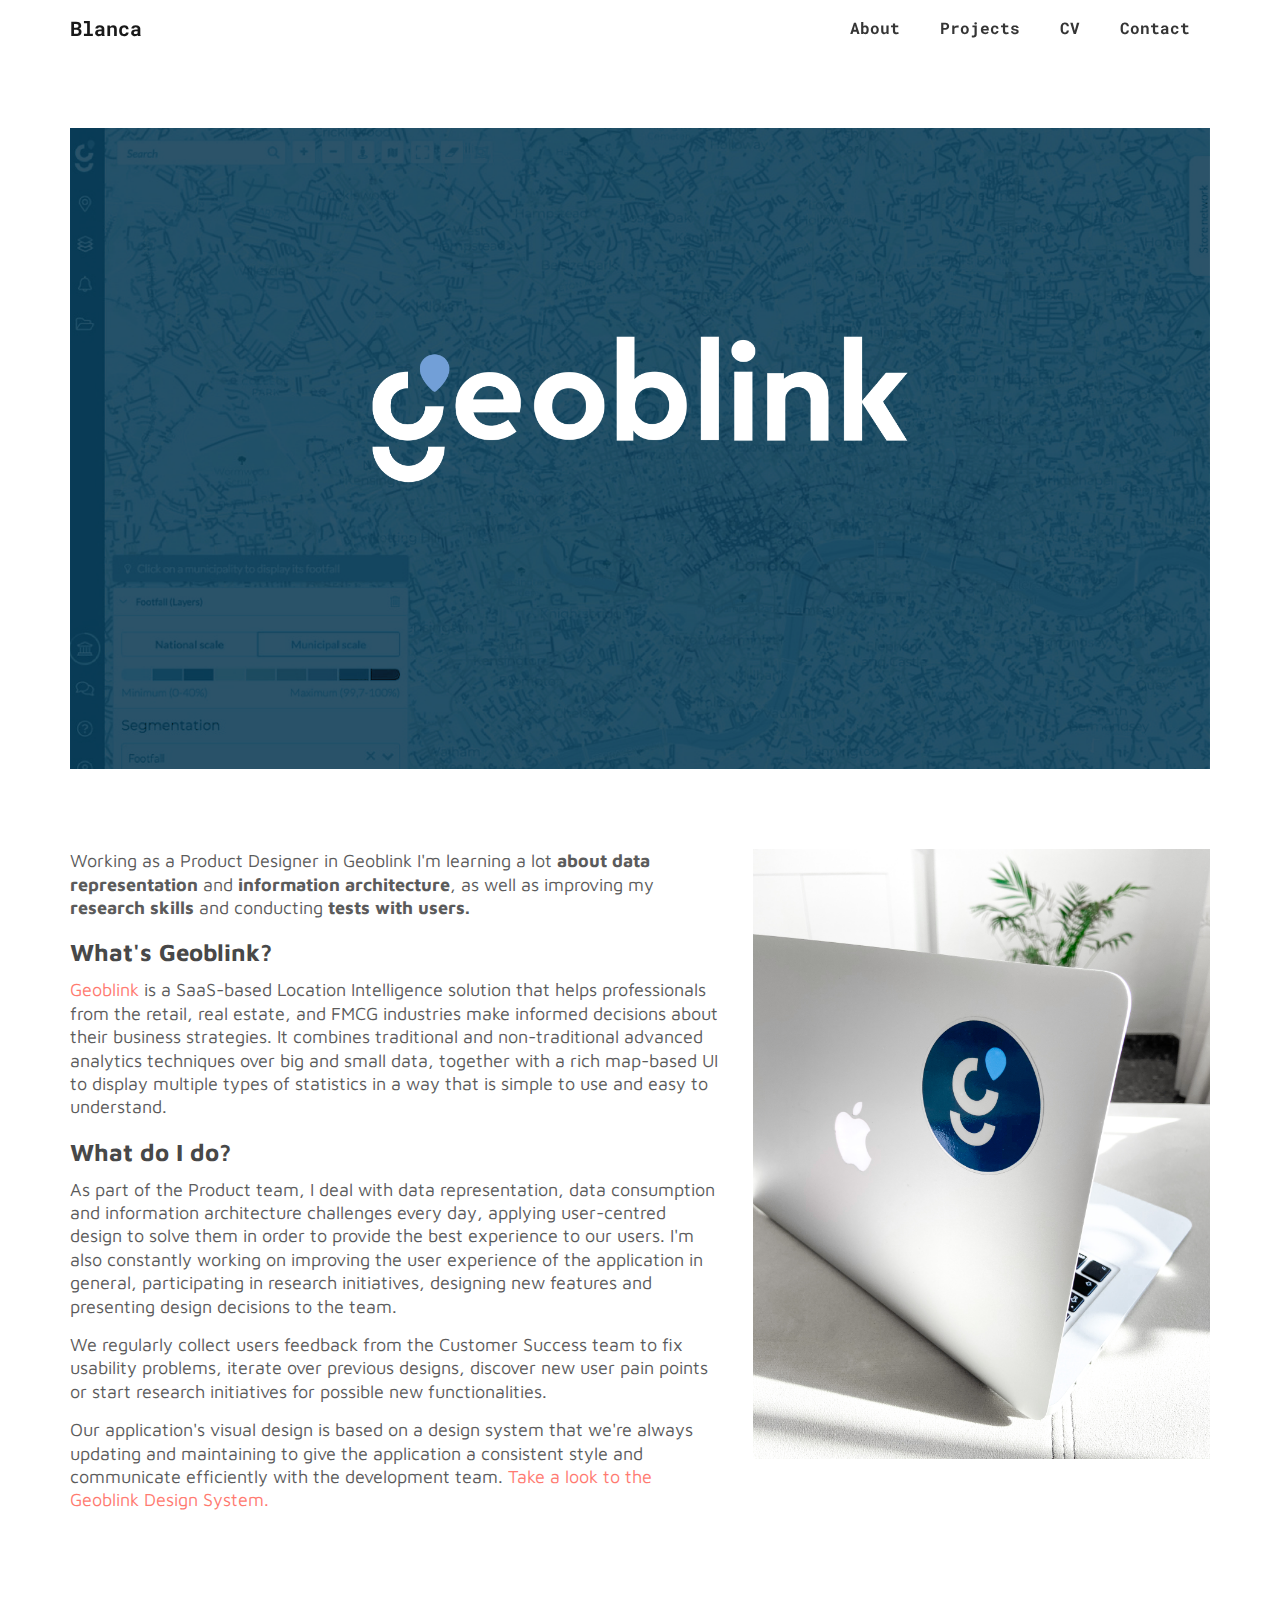
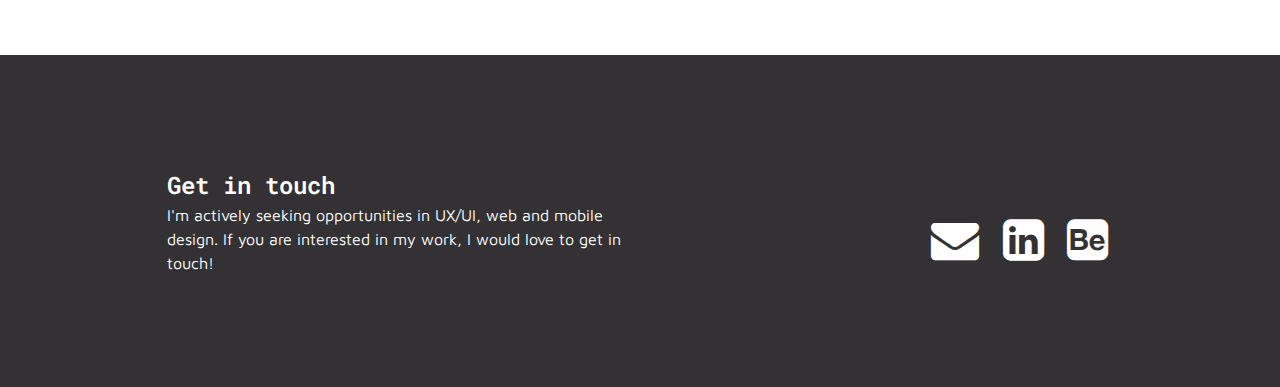
==== geoblink.html @ f2c59c87 "commit 10" ====
<!doctype html>
<html lang="en">
  <head>
    <meta charset="utf-8">
    <meta name="viewport" content="width=device-width, initial-scale=1, shrink-to-fit=no">
    <meta name="description" content="">
    <meta name="author" content="">
    <meta http-equiv="X-UA-Compatible" content="ie=edge">

    <title>Blanca Madorrán</title>

    <link rel="stylesheet" href="css/bootstrap.min.css">
    <link rel="stylesheet" href="css/unicons.css">
    <link rel="stylesheet" href="css/owl.carousel.min.css">
    <link rel="stylesheet" href="css/owl.theme.default.min.css">
    <link href="https://unpkg.com/aos@2.3.1/dist/aos.css" rel="stylesheet">
    <link href="https://fonts.googleapis.com/css?family=Roboto:400,500,700" rel="stylesheet">
    <link href="https://stackpath.bootstrapcdn.com/font-awesome/4.7.0/css/font-awesome.min.css" rel="stylesheet">
    <link rel="stylesheet" href="css/circles.css">
    

    <!-- MAIN STYLE -->
    <link rel="stylesheet" href="css/tooplate-style.css">
    

  </head>
  <body>

    <!-- MENU -->
    <nav class="navbar navbar-expand-sm navbar-light">
        <div class="container">
            <a class="navbar-brand" href="index.html"> Blanca</a>

            <button class="navbar-toggler" type="button" data-toggle="collapse" data-target="#navbarNav" aria-controls="navbarNav" aria-expanded="false"
                aria-label="Toggle navigation">
                <span class="navbar-toggler-icon"></span>
                <span class="navbar-toggler-icon"></span>
                <span class="navbar-toggler-icon"></span>
            </button>

            <div class="collapse navbar-collapse" id="navbarNav">
                <ul class="navbar-nav mx-auto">
                    <li class="nav-item">
                        <a href="index.html#about" class="nav-link"><span data-hover="About">About</span></a>
                    </li>
                    <li class="nav-item">
                        <a href="index.html#project" class="nav-link"><span data-hover="Projects">Projects</span></a>
                    </li>
                    <li class="nav-item">
                        <a href="images/undraw/BlancaMadorránCV2020-English.pdf" class="nav-link"><span data-hover="CV">CV</span></a>
                    </li>
                    <li class="nav-item">
                        <a href="index.html#contact" class="nav-link"><span data-hover="Contact">Contact</span></a>
                    </li>
                </ul>

                <!--<ul class="navbar-nav ml-lg-auto">
                    <div class="ml-lg-4">
                      <div class="color-mode d-lg-flex justify-content-center align-items-center">
                        <i class="color-mode-icon"></i>
                        Color mode
                      </div>
                    </div>
                </ul>-->
            </div>
        </div>
    </nav>

    <!-- ABOUT -->
    <section class="about full-screen d-lg-flex justify-content-center align-items-center">
        <div class="container">






            <div class="row">
                
                <div class="col-lg-12 col-md-12 col-12 d-flex align-items-center">
                    <div>
                      <img src="images/Geoblink-Header.png" class="img-fluid" alt="svg image" style="padding-bottom: 5em">

                      <div class="row">
                      <div class="col-lg-7 col-md-7 col-12">
                      
                        <p>Working as a Product Designer in Geoblink I'm learning a lot <strong>about data representation</strong> and <strong>information architecture</strong>, as well as improving my <strong>research skills</strong> and conducting <strong>tests with users.</strong></p>
                        <h4 class="color-subtitle">What's Geoblink?</h4>
                        <p><a href="https://www.geoblink.com">Geoblink</a> is a SaaS-based Location Intelligence solution that helps professionals from the retail, real estate, and FMCG industries make informed decisions about their business strategies. It combines traditional and non-traditional advanced analytics techniques over big and small data, together with a rich map-based UI to display multiple types of statistics in a way that is simple to use and easy to understand.</p>
                        <h4 class="color-subtitle">What do I do?</h4>
                        <p>As part of the Product team, I deal with data representation, data consumption and information architecture challenges every day, applying user-centred design to solve them in order to provide the best experience to our users. I'm also constantly working on improving the user experience of the application in general, participating in research initiatives, designing new features and presenting design decisions to the team.</p>
                        <p>We regularly collect users feedback from the Customer Success team to fix usability problems, iterate over previous designs, discover new user pain points or start research initiatives for possible new functionalities.</p>
                        <p>Our application's visual design is based on a design system that we're always updating and maintaining to give the application a consistent style and communicate efficiently with the development team. <a href="https://design-system.geoblink.com">Take a look to the Geoblink Design System.</a></p>
                        <p></p>
                        <p></p>
                        <p></p>
                        <p></p>
                      </div>
                      <div class="col-lg-5 col-md-5 col-12">
                        <img src="images/Laptop.JPG" class="img-fluid" alt="svg image" style="">
                      </div>
                      </div>
                        
                    </div>
                </div>
            </div>

            
              
            </div>
          </section>



  



<footer id="footer" class="footer">
      <div class="container" id="contact" style="padding: 7em 7em 7em 7em;">
        <div class="row"><div class="col-lg-3 col-md-4">
          <h2 style="color: white; font-weight: 600">Get in touch </h2>
        </div>
      </div>
      
      <div class="row">
        <div class="col-lg-6 col-md-6">
          <div style="color: white">I'm actively seeking opportunities in UX/UI, web and mobile design. If you are interested in my work, I would love to get in touch!<br>
          </div>
        </div>
   
        <div style=" font-size: 3em; text-align: right;" class="col-lg-6 col-md-6">
          <a class="prjLink" style="color: white; margin: 0.1em" href="mailto:blancamadococa@gmail.com?subject=To%20Blanca%20Madorran" class="email-ver2">
            <i class="fa fa-envelope growMore" aria-hidden="true"></i>
          </a> 
          <a class="prjLink" style="color: white; margin: 0.1em" href="https://www.linkedin.com/in/blancamaco/">
            <i class="fa fa-linkedin-square growMore" aria-hidden="true"></i>
          </a> 
          <a class="prjLink" style="color: white; margin: 0.1em" href="https://www.behance.net/blancamaco">
            <i class="fa fa-behance-square growMore" aria-hidden="true"></i>
          </a>
        </div>
       
      </div>
      </div>
      
          </footer>

    

    <script src="js/jquery-3.3.1.min.js"></script>
    <script src="js/popper.min.js"></script>
    <script src="js/bootstrap.min.js"></script>
    <script src="js/Headroom.js"></script>
    <script src="js/jQuery.headroom.js"></script>
    <script src="js/owl.carousel.min.js"></script>
    <script src="js/smoothscroll.js"></script>
    <script src="js/custom.js"></script>
    <script src="https://unpkg.com/aos@2.3.1/dist/aos.js"></script>
    <script src="js/circle-progress.min.js"></script>
    <script src="js/circles.js"></script>
    <script>
      AOS.init({
        duration: 1000,
        delay: 100
      });
    </script>
    <script type = "text/javascript">
function show() {
    document.getElementById('img1').style.visibility = 'visible';
}
function hide() {
    document.getElementById('img1').style.visibility = 'hidden';
}
</script>

  </body>
</html>
---- css/unicons.css ----
@font-face {
  font-family: 'unicons';
  src: url('../font/unicons.eot?42479262');
  src: url('../font/unicons.eot?42479262#iefix') format('embedded-opentype'),
       url('../font/unicons.woff2?42479262') format('woff2'),
       url('../font/unicons.woff?42479262') format('woff'),
       url('../font/unicons.ttf?42479262') format('truetype'),
       url('../font/unicons.svg?42479262#unicons') format('svg');
  font-weight: normal;
  font-style: normal;
}
/* Chrome hack: SVG is rendered more smooth in Windozze. 100% magic, uncomment if you need it. */
/* Note, that will break hinting! In other OS-es font will be not as sharp as it could be */
/*
@media screen and (-webkit-min-device-pixel-ratio:0) {
  @font-face {
    font-family: 'unicons';
    src: url('../font/unicons.svg?42479262#unicons') format('svg');
  }
}
*/
 
 [class^="uil-"]:before, [class*=" uil-"]:before {
  font-family: "unicons";
  font-style: normal;
  font-weight: normal;
  speak: none;
 
  display: inline-block;
  text-decoration: inherit;
  width: 1em;
  margin-right: .2em;
  text-align: center;
  /* opacity: .8; */
 
  /* For safety - reset parent styles, that can break glyph codes*/
  font-variant: normal;
  text-transform: none;
 
  /* fix buttons height, for twitter bootstrap */
  line-height: 1em;
 
  /* Animation center compensation - margins should be symmetric */
  /* remove if not needed */
  margin-left: .2em;
 
  /* you can be more comfortable with increased icons size */
  /* font-size: 120%; */
 
  /* Font smoothing. That was taken from TWBS */
  -webkit-font-smoothing: antialiased;
  -moz-osx-font-smoothing: grayscale;
 
  /* Uncomment for 3D effect */
  /* text-shadow: 1px 1px 1px rgba(127, 127, 127, 0.3); */
}
 
.uil-abacus:before { content: '\e800'; } /* '' */
.uil-accessible-icon-alt:before { content: '\e801'; } /* '' */
.uil-adjust-alt:before { content: '\e802'; } /* '' */
.uil-adjust-circle:before { content: '\e803'; } /* '' */
.uil-adjust-half:before { content: '\e804'; } /* '' */
.uil-adjust:before { content: '\e805'; } /* '' */
.uil-airplay:before { content: '\e806'; } /* '' */
.uil-align-alt:before { content: '\e807'; } /* '' */
.uil-align-center-alt:before { content: '\e808'; } /* '' */
.uil-align-center-h:before { content: '\e809'; } /* '' */
.uil-align-center-justify:before { content: '\e80a'; } /* '' */
.uil-align-center-v:before { content: '\e80b'; } /* '' */
.uil-align-center:before { content: '\e80c'; } /* '' */
.uil-align-justify:before { content: '\e80d'; } /* '' */
.uil-align-left-justify:before { content: '\e80e'; } /* '' */
.uil-align-left:before { content: '\e80f'; } /* '' */
.uil-align-letter-right:before { content: '\e810'; } /* '' */
.uil-align-right-justify:before { content: '\e811'; } /* '' */
.uil-align-right:before { content: '\e812'; } /* '' */
.uil-align:before { content: '\e813'; } /* '' */
.uil-ambulance:before { content: '\e814'; } /* '' */
.uil-analysis:before { content: '\e815'; } /* '' */
.uil-analytics:before { content: '\e816'; } /* '' */
.uil-anchor:before { content: '\e817'; } /* '' */
.uil-android-phone-slash:before { content: '\e818'; } /* '' */
.uil-angle-double-down:before { content: '\e819'; } /* '' */
.uil-angle-double-left:before { content: '\e81a'; } /* '' */
.uil-angle-double-right:before { content: '\e81b'; } /* '' */
.uil-angle-double-up:before { content: '\e81c'; } /* '' */
.uil-angle-down:before { content: '\e81d'; } /* '' */
.uil-angle-left:before { content: '\e81e'; } /* '' */
.uil-angle-right-b:before { content: '\e81f'; } /* '' */
.uil-angle-right:before { content: '\e820'; } /* '' */
.uil-angle-up:before { content: '\e821'; } /* '' */
.uil-annoyed-alt:before { content: '\e822'; } /* '' */
.uil-annoyed:before { content: '\e823'; } /* '' */
.uil-apps:before { content: '\e824'; } /* '' */
.uil-archive-alt:before { content: '\e825'; } /* '' */
.uil-archive:before { content: '\e826'; } /* '' */
.uil-arrow-break:before { content: '\e827'; } /* '' */
.uil-arrow-circle-down:before { content: '\e828'; } /* '' */
.uil-arrow-circle-left:before { content: '\e829'; } /* '' */
.uil-arrow-circle-right:before { content: '\e82a'; } /* '' */
.uil-arrow-circle-up:before { content: '\e82b'; } /* '' */
.uil-arrow-compress-h:before { content: '\e82c'; } /* '' */
.uil-arrow-down-left:before { content: '\e82d'; } /* '' */
.uil-arrow-down-right:before { content: '\e82e'; } /* '' */
.uil-arrow-down:before { content: '\e82f'; } /* '' */
.uil-arrow-from-right:before { content: '\e830'; } /* '' */
.uil-arrow-from-top:before { content: '\e831'; } /* '' */
.uil-arrow-growth:before { content: '\e832'; } /* '' */
.uil-arrow-left:before { content: '\e833'; } /* '' */
.uil-arrow-random:before { content: '\e834'; } /* '' */
.uil-arrow-resize-diagonal:before { content: '\e835'; } /* '' */
.uil-arrow-right:before { content: '\e836'; } /* '' */
.uil-arrow-to-bottom:before { content: '\e837'; } /* '' */
.uil-arrow-to-right:before { content: '\e838'; } /* '' */
.uil-arrow-up-left:before { content: '\e839'; } /* '' */
.uil-arrow-up-right:before { content: '\e83a'; } /* '' */
.uil-arrow-up:before { content: '\e83b'; } /* '' */
.uil-arrows-h-alt:before { content: '\e83c'; } /* '' */
.uil-arrows-h:before { content: '\e83d'; } /* '' */
.uil-arrows-left-down:before { content: '\e83e'; } /* '' */
.uil-arrows-maximize:before { content: '\e83f'; } /* '' */
.uil-arrows-merge:before { content: '\e840'; } /* '' */
.uil-arrows-resize-h:before { content: '\e841'; } /* '' */
.uil-arrows-resize-v:before { content: '\e842'; } /* '' */
.uil-arrows-resize:before { content: '\e843'; } /* '' */
.uil-arrows-right-down:before { content: '\e844'; } /* '' */
.uil-arrows-shrink-h:before { content: '\e845'; } /* '' */
.uil-arrows-shrink-v:before { content: '\e846'; } /* '' */
.uil-arrows-up-right:before { content: '\e847'; } /* '' */
.uil-arrows-v-alt:before { content: '\e848'; } /* '' */
.uil-arrows-v:before { content: '\e849'; } /* '' */
.uil-at:before { content: '\e84a'; } /* '' */
.uil-atm-card:before { content: '\e84b'; } /* '' */
.uil-atom:before { content: '\e84c'; } /* '' */
.uil-auto-flash:before { content: '\e84d'; } /* '' */
.uil-award-alt:before { content: '\e84e'; } /* '' */
.uil-award:before { content: '\e84f'; } /* '' */
.uil-baby-carriage:before { content: '\e850'; } /* '' */
.uil-backpack:before { content: '\e851'; } /* '' */
.uil-backspace:before { content: '\e852'; } /* '' */
.uil-backward:before { content: '\e853'; } /* '' */
.uil-bag-alt:before { content: '\e854'; } /* '' */
.uil-bag-slash:before { content: '\e855'; } /* '' */
.uil-bag:before { content: '\e856'; } /* '' */
.uil-ball:before { content: '\e857'; } /* '' */
.uil-ban:before { content: '\e858'; } /* '' */
.uil-bars:before { content: '\e859'; } /* '' */
.uil-basketball-hoop:before { content: '\e85a'; } /* '' */
.uil-basketball:before { content: '\e85b'; } /* '' */
.uil-battery-bolt:before { content: '\e85c'; } /* '' */
.uil-battery-empty:before { content: '\e85d'; } /* '' */
.uil-bed-double:before { content: '\e85e'; } /* '' */
.uil-bed:before { content: '\e85f'; } /* '' */
.uil-bell-school:before { content: '\e860'; } /* '' */
.uil-bell-slash:before { content: '\e861'; } /* '' */
.uil-bill:before { content: '\e862'; } /* '' */
.uil-bitcoin-circle:before { content: '\e863'; } /* '' */
.uil-bitcoin:before { content: '\e864'; } /* '' */
.uil-bluetooth-b:before { content: '\e865'; } /* '' */
.uil-bolt-alt:before { content: '\e866'; } /* '' */
.uil-bolt-slash:before { content: '\e867'; } /* '' */
.uil-bolt:before { content: '\e868'; } /* '' */
.uil-book-alt:before { content: '\e869'; } /* '' */
.uil-book-medical:before { content: '\e86a'; } /* '' */
.uil-book-open:before { content: '\e86b'; } /* '' */
.uil-book-reader:before { content: '\e86c'; } /* '' */
.uil-book:before { content: '\e86d'; } /* '' */
.uil-bookmark-full:before { content: '\e86e'; } /* '' */
.uil-bookmark:before { content: '\e86f'; } /* '' */
.uil-books:before { content: '\e870'; } /* '' */
.uil-boombox:before { content: '\e871'; } /* '' */
.uil-border-alt:before { content: '\e872'; } /* '' */
.uil-border-bottom:before { content: '\e873'; } /* '' */
.uil-border-clear:before { content: '\e874'; } /* '' */
.uil-border-horizontal:before { content: '\e875'; } /* '' */
.uil-border-inner:before { content: '\e876'; } /* '' */
.uil-border-left:before { content: '\e877'; } /* '' */
.uil-border-out:before { content: '\e878'; } /* '' */
.uil-border-right:before { content: '\e879'; } /* '' */
.uil-border-top:before { content: '\e87a'; } /* '' */
.uil-border-vertical:before { content: '\e87b'; } /* '' */
.uil-box:before { content: '\e87c'; } /* '' */
.uil-briefcase-alt:before { content: '\e87d'; } /* '' */
.uil-briefcase:before { content: '\e87e'; } /* '' */
.uil-bright:before { content: '\e87f'; } /* '' */
.uil-brightness-empty:before { content: '\e880'; } /* '' */
.uil-brightness-half:before { content: '\e881'; } /* '' */
.uil-brightness-low:before { content: '\e882'; } /* '' */
.uil-brightness-minus:before { content: '\e883'; } /* '' */
.uil-brightness-plus:before { content: '\e884'; } /* '' */
.uil-brightness:before { content: '\e885'; } /* '' */
.uil-bring-bottom:before { content: '\e886'; } /* '' */
.uil-bring-front:before { content: '\e887'; } /* '' */
.uil-brush-alt:before { content: '\e888'; } /* '' */
.uil-bug:before { content: '\e889'; } /* '' */
.uil-building:before { content: '\e88a'; } /* '' */
.uil-bullseye:before { content: '\e88b'; } /* '' */
.uil-bus-alt:before { content: '\e88c'; } /* '' */
.uil-bus-school:before { content: '\e88d'; } /* '' */
.uil-bus:before { content: '\e88e'; } /* '' */
.uil-calcualtor:before { content: '\e88f'; } /* '' */
.uil-calculator-alt:before { content: '\e890'; } /* '' */
.uil-calendar-alt:before { content: '\e891'; } /* '' */
.uil-calendar-slash:before { content: '\e892'; } /* '' */
.uil-calender:before { content: '\e893'; } /* '' */
.uil-calling:before { content: '\e894'; } /* '' */
.uil-camera-plus:before { content: '\e895'; } /* '' */
.uil-camera-slash:before { content: '\e896'; } /* '' */
.uil-camera:before { content: '\e897'; } /* '' */
.uil-cancel:before { content: '\e898'; } /* '' */
.uil-capsule:before { content: '\e899'; } /* '' */
.uil-capture:before { content: '\e89a'; } /* '' */
.uil-car-sideview:before { content: '\e89b'; } /* '' */
.uil-car-slash:before { content: '\e89c'; } /* '' */
.uil-car-wash:before { content: '\e89d'; } /* '' */
.uil-car:before { content: '\e89e'; } /* '' */
.uil-card-atm:before { content: '\e89f'; } /* '' */
.uil-caret-right:before { content: '\e8a0'; } /* '' */
.uil-cart:before { content: '\e8a1'; } /* '' */
.uil-cell:before { content: '\e8a2'; } /* '' */
.uil-celsius:before { content: '\e8a3'; } /* '' */
.uil-chart-bar-alt:before { content: '\e8a4'; } /* '' */
.uil-chart-bar:before { content: '\e8a5'; } /* '' */
.uil-chart-down:before { content: '\e8a6'; } /* '' */
.uil-chart-growth-alt:before { content: '\e8a7'; } /* '' */
.uil-chart-growth:before { content: '\e8a8'; } /* '' */
.uil-chart-line:before { content: '\e8a9'; } /* '' */
.uil-chart-pie-alt:before { content: '\e8aa'; } /* '' */
.uil-chart-pie:before { content: '\e8ab'; } /* '' */
.uil-chart:before { content: '\e8ac'; } /* '' */
.uil-chat-bubble-user:before { content: '\e8ad'; } /* '' */
.uil-chat-info:before { content: '\e8ae'; } /* '' */
.uil-chat:before { content: '\e8af'; } /* '' */
.uil-check-circle:before { content: '\e8b0'; } /* '' */
.uil-check-square:before { content: '\e8b1'; } /* '' */
.uil-check:before { content: '\e8b2'; } /* '' */
.uil-circle-layer:before { content: '\e8b3'; } /* '' */
.uil-circle:before { content: '\e8b4'; } /* '' */
.uil-circuit:before { content: '\e8b5'; } /* '' */
.uil-clapper-board:before { content: '\e8b6'; } /* '' */
.uil-clipboard-alt:before { content: '\e8b7'; } /* '' */
.uil-clipboard-blank:before { content: '\e8b8'; } /* '' */
.uil-clipboard-notes:before { content: '\e8b9'; } /* '' */
.uil-clipboard:before { content: '\e8ba'; } /* '' */
.uil-clock-eight:before { content: '\e8bb'; } /* '' */
.uil-clock-five:before { content: '\e8bc'; } /* '' */
.uil-clock-nine:before { content: '\e8bd'; } /* '' */
.uil-clock-seven:before { content: '\e8be'; } /* '' */
.uil-clock-ten:before { content: '\e8bf'; } /* '' */
.uil-clock-three:before { content: '\e8c0'; } /* '' */
.uil-clock-two:before { content: '\e8c1'; } /* '' */
.uil-clock:before { content: '\e8c2'; } /* '' */
.uil-closed-captioning:before { content: '\e8c3'; } /* '' */
.uil-cloud-block:before { content: '\e8c4'; } /* '' */
.uil-cloud-bookmark:before { content: '\e8c5'; } /* '' */
.uil-cloud-check:before { content: '\e8c6'; } /* '' */
.uil-cloud-computing:before { content: '\e8c7'; } /* '' */
.uil-cloud-data-connection:before { content: '\e8c8'; } /* '' */
.uil-cloud-database-tree:before { content: '\e8c9'; } /* '' */
.uil-cloud-download:before { content: '\e8ca'; } /* '' */
.uil-cloud-drizzle:before { content: '\e8cb'; } /* '' */
.uil-cloud-exclamation:before { content: '\e8cc'; } /* '' */
.uil-cloud-hail:before { content: '\e8cd'; } /* '' */
.uil-cloud-heart:before { content: '\e8ce'; } /* '' */
.uil-cloud-info:before { content: '\e8cf'; } /* '' */
.uil-cloud-lock:before { content: '\e8d0'; } /* '' */
.uil-cloud-meatball:before { content: '\e8d1'; } /* '' */
.uil-cloud-moon-hail:before { content: '\e8d2'; } /* '' */
.uil-cloud-moon-meatball:before { content: '\e8d3'; } /* '' */
.uil-cloud-moon-rain:before { content: '\e8d4'; } /* '' */
.uil-cloud-moon-showers:before { content: '\e8d5'; } /* '' */
.uil-cloud-moon:before { content: '\e8d6'; } /* '' */
.uil-cloud-question:before { content: '\e8d7'; } /* '' */
.uil-cloud-rain-sun:before { content: '\e8d8'; } /* '' */
.uil-cloud-rain:before { content: '\e8d9'; } /* '' */
.uil-cloud-redo:before { content: '\e8da'; } /* '' */
.uil-cloud-set:before { content: '\e8db'; } /* '' */
.uil-cloud-share:before { content: '\e8dc'; } /* '' */
.uil-cloud-shield:before { content: '\e8dd'; } /* '' */
.uil-cloud-showers-alt:before { content: '\e8de'; } /* '' */
.uil-cloud-showers-heavy:before { content: '\e8df'; } /* '' */
.uil-cloud-showers:before { content: '\e8e0'; } /* '' */
.uil-cloud-slash:before { content: '\e8e1'; } /* '' */
.uil-cloud-sun-hail:before { content: '\e8e2'; } /* '' */
.uil-cloud-sun-meatball:before { content: '\e8e3'; } /* '' */
.uil-cloud-sun-rain-alt:before { content: '\e8e4'; } /* '' */
.uil-cloud-sun-rain:before { content: '\e8e5'; } /* '' */
.uil-cloud-sun-tear:before { content: '\e8e6'; } /* '' */
.uil-cloud-sun:before { content: '\e8e7'; } /* '' */
.uil-cloud-times:before { content: '\e8e8'; } /* '' */
.uil-cloud-unlock:before { content: '\e8e9'; } /* '' */
.uil-cloud-upload:before { content: '\e8ea'; } /* '' */
.uil-cloud-wifi:before { content: '\e8eb'; } /* '' */
.uil-cloud-wind:before { content: '\e8ec'; } /* '' */
.uil-cloud:before { content: '\e8ed'; } /* '' */
.uil-clouds:before { content: '\e8ee'; } /* '' */
.uil-club:before { content: '\e8ef'; } /* '' */
.uil-code:before { content: '\e8f0'; } /* '' */
.uil-coffee:before { content: '\e8f1'; } /* '' */
.uil-cog:before { content: '\e8f2'; } /* '' */
.uil-coins:before { content: '\e8f3'; } /* '' */
.uil-columns:before { content: '\e8f4'; } /* '' */
.uil-comment-alt-block:before { content: '\e8f5'; } /* '' */
.uil-comment-alt-chart-lines:before { content: '\e8f6'; } /* '' */
.uil-comment-alt-check:before { content: '\e8f7'; } /* '' */
.uil-comment-alt-dots:before { content: '\e8f8'; } /* '' */
.uil-comment-alt-download:before { content: '\e8f9'; } /* '' */
.uil-comment-alt-edit:before { content: '\e8fa'; } /* '' */
.uil-comment-alt-exclamation:before { content: '\e8fb'; } /* '' */
.uil-comment-alt-heart:before { content: '\e8fc'; } /* '' */
.uil-comment-alt-image:before { content: '\e8fd'; } /* '' */
.uil-comment-alt-info:before { content: '\e8fe'; } /* '' */
.uil-comment-alt-lines:before { content: '\e8ff'; } /* '' */
.uil-comment-alt-lock:before { content: '\e900'; } /* '' */
.uil-comment-alt-medical:before { content: '\e901'; } /* '' */
.uil-comment-alt-message:before { content: '\e902'; } /* '' */
.uil-comment-alt-notes:before { content: '\e903'; } /* '' */
.uil-comment-alt-plus:before { content: '\e904'; } /* '' */
.uil-comment-alt-question:before { content: '\e905'; } /* '' */
.uil-comment-alt-redo:before { content: '\e906'; } /* '' */
.uil-comment-alt-search:before { content: '\e907'; } /* '' */
.uil-comment-alt-share:before { content: '\e908'; } /* '' */
.uil-comment-alt-shield:before { content: '\e909'; } /* '' */
.uil-comment-alt-upload:before { content: '\e90a'; } /* '' */
.uil-comment-alt-verify:before { content: '\e90b'; } /* '' */
.uil-comment-alt:before { content: '\e90c'; } /* '' */
.uil-comment-block:before { content: '\e90d'; } /* '' */
.uil-comment-chart-line:before { content: '\e90e'; } /* '' */
.uil-comment-check:before { content: '\e90f'; } /* '' */
.uil-comment-dots:before { content: '\e910'; } /* '' */
.uil-comment-download:before { content: '\e911'; } /* '' */
.uil-comment-edit:before { content: '\e912'; } /* '' */
.uil-comment-exclamation:before { content: '\e913'; } /* '' */
.uil-comment-heart:before { content: '\e914'; } /* '' */
.uil-comment-image:before { content: '\e915'; } /* '' */
.uil-comment-info-alt:before { content: '\e916'; } /* '' */
.uil-comment-info:before { content: '\e917'; } /* '' */
.uil-comment-lines:before { content: '\e918'; } /* '' */
.uil-comment-lock:before { content: '\e919'; } /* '' */
.uil-comment-medical:before { content: '\e91a'; } /* '' */
.uil-comment-message:before { content: '\e91b'; } /* '' */
.uil-comment-notes:before { content: '\e91c'; } /* '' */
.uil-comment-plus:before { content: '\e91d'; } /* '' */
.uil-comment-question:before { content: '\e91e'; } /* '' */
.uil-comment-redo:before { content: '\e91f'; } /* '' */
.uil-comment-search:before { content: '\e920'; } /* '' */
.uil-comment-share:before { content: '\e921'; } /* '' */
.uil-comment-shield:before { content: '\e922'; } /* '' */
.uil-comment-slash:before { content: '\e923'; } /* '' */
.uil-comment-upload:before { content: '\e924'; } /* '' */
.uil-comment-verify:before { content: '\e925'; } /* '' */
.uil-comment:before { content: '\e926'; } /* '' */
.uil-comments-alt:before { content: '\e927'; } /* '' */
.uil-comments:before { content: '\e928'; } /* '' */
.uil-commnet-alt-slash:before { content: '\e929'; } /* '' */
.uil-compact-disc:before { content: '\e92a'; } /* '' */
.uil-compass:before { content: '\e92b'; } /* '' */
.uil-compress-alt-left:before { content: '\e92c'; } /* '' */
.uil-compress-alt:before { content: '\e92d'; } /* '' */
.uil-compress-arrows:before { content: '\e92e'; } /* '' */
.uil-compress-lines:before { content: '\e92f'; } /* '' */
.uil-compress-point:before { content: '\e930'; } /* '' */
.uil-compress-v:before { content: '\e931'; } /* '' */
.uil-compress:before { content: '\e932'; } /* '' */
.uil-computer-mouse:before { content: '\e933'; } /* '' */
.uil-confused:before { content: '\e934'; } /* '' */
.uil-constructor:before { content: '\e935'; } /* '' */
.uil-copy-alt:before { content: '\e936'; } /* '' */
.uil-copy-landscape:before { content: '\e937'; } /* '' */
.uil-copy:before { content: '\e938'; } /* '' */
.uil-copyright:before { content: '\e939'; } /* '' */
.uil-corner-down-left:before { content: '\e93a'; } /* '' */
.uil-corner-down-right-alt:before { content: '\e93b'; } /* '' */
.uil-corner-down-right:before { content: '\e93c'; } /* '' */
.uil-corner-left-down:before { content: '\e93d'; } /* '' */
.uil-corner-right-down:before { content: '\e93e'; } /* '' */
.uil-corner-up-left-alt:before { content: '\e93f'; } /* '' */
.uil-corner-up-left:before { content: '\e940'; } /* '' */
.uil-corner-up-right-alt:before { content: '\e941'; } /* '' */
.uil-corner-up-right:before { content: '\e942'; } /* '' */
.uil-creative-commons-pd-alt:before { content: '\e943'; } /* '' */
.uil-creative-commons-pd:before { content: '\e944'; } /* '' */
.uil-crockery:before { content: '\e945'; } /* '' */
.uil-crop-alt-rotate-left:before { content: '\e946'; } /* '' */
.uil-crop-alt-rotate-right:before { content: '\e947'; } /* '' */
.uil-crop-alt:before { content: '\e948'; } /* '' */
.uil-crosshair-alt:before { content: '\e949'; } /* '' */
.uil-crosshair:before { content: '\e94a'; } /* '' */
.uil-crosshairs:before { content: '\e94b'; } /* '' */
.uil-cube:before { content: '\e94c'; } /* '' */
.uil-data-sharing:before { content: '\e94d'; } /* '' */
.uil-database-alt:before { content: '\e94e'; } /* '' */
.uil-database:before { content: '\e94f'; } /* '' */
.uil-desert:before { content: '\e950'; } /* '' */
.uil-desktop-alt-slash:before { content: '\e951'; } /* '' */
.uil-desktop-alt:before { content: '\e952'; } /* '' */
.uil-desktop-cloud-alt:before { content: '\e953'; } /* '' */
.uil-desktop-slash:before { content: '\e954'; } /* '' */
.uil-desktop:before { content: '\e955'; } /* '' */
.uil-dialpad-alt:before { content: '\e956'; } /* '' */
.uil-dialpad:before { content: '\e957'; } /* '' */
.uil-diamond:before { content: '\e958'; } /* '' */
.uil-diary-alt:before { content: '\e959'; } /* '' */
.uil-diary:before { content: '\e95a'; } /* '' */
.uil-dice-five:before { content: '\e95b'; } /* '' */
.uil-dice-four:before { content: '\e95c'; } /* '' */
.uil-dice-one:before { content: '\e95d'; } /* '' */
.uil-dice-six:before { content: '\e95e'; } /* '' */
.uil-dice-three:before { content: '\e95f'; } /* '' */
.uil-dice-two:before { content: '\e960'; } /* '' */
.uil-direction:before { content: '\e961'; } /* '' */
.uil-directions:before { content: '\e962'; } /* '' */
.uil-dizzy-meh:before { content: '\e963'; } /* '' */
.uil-dna:before { content: '\e964'; } /* '' */
.uil-document-layout-center:before { content: '\e965'; } /* '' */
.uil-document-layout-left:before { content: '\e966'; } /* '' */
.uil-document-layout-right:before { content: '\e967'; } /* '' */
.uil-document:before { content: '\e968'; } /* '' */
.uil-dollar-alt:before { content: '\e969'; } /* '' */
.uil-dollar-sign-alt:before { content: '\e96a'; } /* '' */
.uil-dollar-sign:before { content: '\e96b'; } /* '' */
.uil-down-arrow:before { content: '\e96c'; } /* '' */
.uil-download-alt:before { content: '\e96d'; } /* '' */
.uil-dribbble:before { content: '\e96e'; } /* '' */
.uil-drill:before { content: '\e96f'; } /* '' */
.uil-dropbox:before { content: '\e970'; } /* '' */
.uil-dumbbell:before { content: '\e971'; } /* '' */
.uil-edit-alt:before { content: '\e972'; } /* '' */
.uil-edit:before { content: '\e973'; } /* '' */
.uil-ellipsis-h:before { content: '\e974'; } /* '' */
.uil-ellipsis-v:before { content: '\e975'; } /* '' */
.uil-emoji:before { content: '\e976'; } /* '' */
.uil-enter:before { content: '\e977'; } /* '' */
.uil-entry:before { content: '\e978'; } /* '' */
.uil-envelope-add:before { content: '\e979'; } /* '' */
.uil-envelope-alt:before { content: '\e97a'; } /* '' */
.uil-envelope-block:before { content: '\e97b'; } /* '' */
.uil-envelope-bookmark:before { content: '\e97c'; } /* '' */
.uil-envelope-check:before { content: '\e97d'; } /* '' */
.uil-envelope-download-alt:before { content: '\e97e'; } /* '' */
.uil-envelope-download:before { content: '\e97f'; } /* '' */
.uil-envelope-edit:before { content: '\e980'; } /* '' */
.uil-envelope-exclamation:before { content: '\e981'; } /* '' */
.uil-envelope-heart:before { content: '\e982'; } /* '' */
.uil-envelope-info:before { content: '\e983'; } /* '' */
.uil-envelope-lock:before { content: '\e984'; } /* '' */
.uil-envelope-minus:before { content: '\e985'; } /* '' */
.uil-envelope-open:before { content: '\e986'; } /* '' */
.uil-envelope-question:before { content: '\e987'; } /* '' */
.uil-envelope-receive:before { content: '\e988'; } /* '' */
.uil-envelope-redo:before { content: '\e989'; } /* '' */
.uil-envelope-search:before { content: '\e98a'; } /* '' */
.uil-envelope-send:before { content: '\e98b'; } /* '' */
.uil-envelope-share:before { content: '\e98c'; } /* '' */
.uil-envelope-shield:before { content: '\e98d'; } /* '' */
.uil-envelope-star:before { content: '\e98e'; } /* '' */
.uil-envelope-times:before { content: '\e98f'; } /* '' */
.uil-envelope-upload-alt:before { content: '\e990'; } /* '' */
.uil-envelope-upload:before { content: '\e991'; } /* '' */
.uil-envelope:before { content: '\e992'; } /* '' */
.uil-envelopes:before { content: '\e993'; } /* '' */
.uil-equal-circle:before { content: '\e994'; } /* '' */
.uil-euro-circle:before { content: '\e995'; } /* '' */
.uil-euro:before { content: '\e996'; } /* '' */
.uil-exchange-alt:before { content: '\e997'; } /* '' */
.uil-exchange:before { content: '\e998'; } /* '' */
.uil-exclamation-circle:before { content: '\e999'; } /* '' */
.uil-exclamation-octagon:before { content: '\e99a'; } /* '' */
.uil-exclamation-triangle:before { content: '\e99b'; } /* '' */
.uil-exclude:before { content: '\e99c'; } /* '' */
.uil-exit:before { content: '\e99d'; } /* '' */
.uil-expand-alt:before { content: '\e99e'; } /* '' */
.uil-expand-arrows-alt:before { content: '\e99f'; } /* '' */
.uil-expand-arrows:before { content: '\e9a0'; } /* '' */
.uil-expand-from-corner:before { content: '\e9a1'; } /* '' */
.uil-expand-left:before { content: '\e9a2'; } /* '' */
.uil-export:before { content: '\e9a3'; } /* '' */
.uil-exposure-alt:before { content: '\e9a4'; } /* '' */
.uil-exposure-increase:before { content: '\e9a5'; } /* '' */
.uil-external-link-alt:before { content: '\e9a6'; } /* '' */
.uil-eye-slash:before { content: '\e9a7'; } /* '' */
.uil-eye:before { content: '\e9a8'; } /* '' */
.uil-facebook:before { content: '\e9a9'; } /* '' */
.uil-fahrenheit:before { content: '\e9aa'; } /* '' */
.uil-fast-mail-alt:before { content: '\e9ab'; } /* '' */
.uil-fast-mail:before { content: '\e9ac'; } /* '' */
.uil-favorite:before { content: '\e9ad'; } /* '' */
.uil-feedback:before { content: '\e9ae'; } /* '' */
.uil-file-alt:before { content: '\e9af'; } /* '' */
.uil-file-blank:before { content: '\e9b0'; } /* '' */
.uil-file-block-alt:before { content: '\e9b1'; } /* '' */
.uil-file-bookmark-alt:before { content: '\e9b2'; } /* '' */
.uil-file-check-alt:before { content: '\e9b3'; } /* '' */
.uil-file-check:before { content: '\e9b4'; } /* '' */
.uil-file-contract-dollar:before { content: '\e9b5'; } /* '' */
.uil-file-copy-alt:before { content: '\e9b6'; } /* '' */
.uil-file-download-alt:before { content: '\e9b7'; } /* '' */
.uil-file-download:before { content: '\e9b8'; } /* '' */
.uil-file-edit-alt:before { content: '\e9b9'; } /* '' */
.uil-file-exclamation-alt:before { content: '\e9ba'; } /* '' */
.uil-file-exclamation:before { content: '\e9bb'; } /* '' */
.uil-file-heart:before { content: '\e9bc'; } /* '' */
.uil-file-info-alt:before { content: '\e9bd'; } /* '' */
.uil-file-landscape-alt:before { content: '\e9be'; } /* '' */
.uil-file-landscape:before { content: '\e9bf'; } /* '' */
.uil-file-lanscape-slash:before { content: '\e9c0'; } /* '' */
.uil-file-lock-alt:before { content: '\e9c1'; } /* '' */
.uil-file-medical-alt:before { content: '\e9c2'; } /* '' */
.uil-file-medical:before { content: '\e9c3'; } /* '' */
.uil-file-minus-alt:before { content: '\e9c4'; } /* '' */
.uil-file-minus:before { content: '\e9c5'; } /* '' */
.uil-file-network:before { content: '\e9c6'; } /* '' */
.uil-file-plus-alt:before { content: '\e9c7'; } /* '' */
.uil-file-plus:before { content: '\e9c8'; } /* '' */
.uil-file-question-alt:before { content: '\e9c9'; } /* '' */
.uil-file-question:before { content: '\e9ca'; } /* '' */
.uil-file-redo-alt:before { content: '\e9cb'; } /* '' */
.uil-file-search-alt:before { content: '\e9cc'; } /* '' */
.uil-file-share-alt:before { content: '\e9cd'; } /* '' */
.uil-file-shield-alt:before { content: '\e9ce'; } /* '' */
.uil-file-slash:before { content: '\e9cf'; } /* '' */
.uil-file-times-alt:before { content: '\e9d0'; } /* '' */
.uil-file-times:before { content: '\e9d1'; } /* '' */
.uil-file-upload-alt:before { content: '\e9d2'; } /* '' */
.uil-file-upload:before { content: '\e9d3'; } /* '' */
.uil-file:before { content: '\e9d4'; } /* '' */
.uil-files-landscapes-alt:before { content: '\e9d5'; } /* '' */
.uil-files-landscapes:before { content: '\e9d6'; } /* '' */
.uil-film:before { content: '\e9d7'; } /* '' */
.uil-filter-slash:before { content: '\e9d8'; } /* '' */
.uil-filter:before { content: '\e9d9'; } /* '' */
.uil-flask-potion:before { content: '\e9da'; } /* '' */
.uil-flask:before { content: '\e9db'; } /* '' */
.uil-flip-h-alt:before { content: '\e9dc'; } /* '' */
.uil-flip-h:before { content: '\e9dd'; } /* '' */
.uil-flip-v-alt:before { content: '\e9de'; } /* '' */
.uil-flip-v:before { content: '\e9df'; } /* '' */
.uil-flower:before { content: '\e9e0'; } /* '' */
.uil-focus-add:before { content: '\e9e1'; } /* '' */
.uil-focus-target:before { content: '\e9e2'; } /* '' */
.uil-focus:before { content: '\e9e3'; } /* '' */
.uil-folder-check:before { content: '\e9e4'; } /* '' */
.uil-folder-download:before { content: '\e9e5'; } /* '' */
.uil-folder-exclamation:before { content: '\e9e6'; } /* '' */
.uil-folder-heart:before { content: '\e9e7'; } /* '' */
.uil-folder-info:before { content: '\e9e8'; } /* '' */
.uil-folder-lock:before { content: '\e9e9'; } /* '' */
.uil-folder-medical:before { content: '\e9ea'; } /* '' */
.uil-folder-minus:before { content: '\e9eb'; } /* '' */
.uil-folder-network:before { content: '\e9ec'; } /* '' */
.uil-folder-plus:before { content: '\e9ed'; } /* '' */
.uil-folder-question:before { content: '\e9ee'; } /* '' */
.uil-folder-slash:before { content: '\e9ef'; } /* '' */
.uil-folder-times:before { content: '\e9f0'; } /* '' */
.uil-folder-upload:before { content: '\e9f1'; } /* '' */
.uil-folder:before { content: '\e9f2'; } /* '' */
.uil-food:before { content: '\e9f3'; } /* '' */
.uil-football-american:before { content: '\e9f4'; } /* '' */
.uil-football-ball:before { content: '\e9f5'; } /* '' */
.uil-football:before { content: '\e9f6'; } /* '' */
.uil-forecastcloud-moon-tear:before { content: '\e9f7'; } /* '' */
.uil-forwaded-call:before { content: '\e9f8'; } /* '' */
.uil-forward:before { content: '\e9f9'; } /* '' */
.uil-frown:before { content: '\e9fa'; } /* '' */
.uil-game-structure:before { content: '\e9fb'; } /* '' */
.uil-game:before { content: '\e9fc'; } /* '' */
.uil-gift:before { content: '\e9fd'; } /* '' */
.uil-glass-martini-alt-slash:before { content: '\e9fe'; } /* '' */
.uil-glass-martini-alt:before { content: '\e9ff'; } /* '' */
.uil-glass-martini:before { content: '\ea00'; } /* '' */
.uil-glass-tea:before { content: '\ea01'; } /* '' */
.uil-glass:before { content: '\ea02'; } /* '' */
.uil-globe:before { content: '\ea03'; } /* '' */
.uil-gold:before { content: '\ea04'; } /* '' */
.uil-google-drive:before { content: '\ea05'; } /* '' */
.uil-graduation-hat:before { content: '\ea06'; } /* '' */
.uil-graph-bar:before { content: '\ea07'; } /* '' */
.uil-grid:before { content: '\ea08'; } /* '' */
.uil-grids:before { content: '\ea09'; } /* '' */
.uil-grin-tongue-wink-alt:before { content: '\ea0a'; } /* '' */
.uil-grin-tongue-wink:before { content: '\ea0b'; } /* '' */
.uil-grin:before { content: '\ea0c'; } /* '' */
.uil-grip-horizontal-line:before { content: '\ea0d'; } /* '' */
.uil-hdd:before { content: '\ea0e'; } /* '' */
.uil-headphones-alt:before { content: '\ea0f'; } /* '' */
.uil-headphones:before { content: '\ea10'; } /* '' */
.uil-heart-alt:before { content: '\ea11'; } /* '' */
.uil-heart-medical:before { content: '\ea12'; } /* '' */
.uil-heart-rate:before { content: '\ea13'; } /* '' */
.uil-heart-sign:before { content: '\ea14'; } /* '' */
.uil-heart:before { content: '\ea15'; } /* '' */
.uil-heartbeat:before { content: '\ea16'; } /* '' */
.uil-history-alt:before { content: '\ea17'; } /* '' */
.uil-history:before { content: '\ea18'; } /* '' */
.uil-home-alt:before { content: '\ea19'; } /* '' */
.uil-home:before { content: '\ea1a'; } /* '' */
.uil-horizontal-align-center:before { content: '\ea1b'; } /* '' */
.uil-horizontal-align-left:before { content: '\ea1c'; } /* '' */
.uil-horizontal-align-right:before { content: '\ea1d'; } /* '' */
.uil-horizontal-distribution-center:before { content: '\ea1e'; } /* '' */
.uil-horizontal-distribution-left:before { content: '\ea1f'; } /* '' */
.uil-horizontal-distribution-right:before { content: '\ea20'; } /* '' */
.uil-hunting:before { content: '\ea21'; } /* '' */
.uil-image-alt-slash:before { content: '\ea22'; } /* '' */
.uil-image-block:before { content: '\ea23'; } /* '' */
.uil-image-broken:before { content: '\ea24'; } /* '' */
.uil-image-check:before { content: '\ea25'; } /* '' */
.uil-image-download:before { content: '\ea26'; } /* '' */
.uil-image-edit:before { content: '\ea27'; } /* '' */
.uil-image-lock:before { content: '\ea28'; } /* '' */
.uil-image-minus:before { content: '\ea29'; } /* '' */
.uil-image-plus:before { content: '\ea2a'; } /* '' */
.uil-image-question:before { content: '\ea2b'; } /* '' */
.uil-image-redo:before { content: '\ea2c'; } /* '' */
.uil-image-resize-landscape:before { content: '\ea2d'; } /* '' */
.uil-image-resize-square:before { content: '\ea2e'; } /* '' */
.uil-image-search:before { content: '\ea2f'; } /* '' */
.uil-image-share:before { content: '\ea30'; } /* '' */
.uil-image-shield:before { content: '\ea31'; } /* '' */
.uil-image-slash:before { content: '\ea32'; } /* '' */
.uil-image-times:before { content: '\ea33'; } /* '' */
.uil-image-upload:before { content: '\ea34'; } /* '' */
.uil-image-v:before { content: '\ea35'; } /* '' */
.uil-image:before { content: '\ea36'; } /* '' */
.uil-images:before { content: '\ea37'; } /* '' */
.uil-incoming-call:before { content: '\ea38'; } /* '' */
.uil-info-circle:before { content: '\ea39'; } /* '' */
.uil-instagram:before { content: '\ea3a'; } /* '' */
.uil-invoice:before { content: '\ea3b'; } /* '' */
.uil-jackhammer:before { content: '\ea3c'; } /* '' */
.uil-kayak:before { content: '\ea3d'; } /* '' */
.uil-key-skeleton-alt:before { content: '\ea3e'; } /* '' */
.uil-key-skeleton:before { content: '\ea3f'; } /* '' */
.uil-keyboard-alt:before { content: '\ea40'; } /* '' */
.uil-keyboard-hide:before { content: '\ea41'; } /* '' */
.uil-keyboard-show:before { content: '\ea42'; } /* '' */
.uil-keyboard:before { content: '\ea43'; } /* '' */
.uil-keyhole-circle:before { content: '\ea44'; } /* '' */
.uil-keyhole-square-full:before { content: '\ea45'; } /* '' */
.uil-keyhole-square:before { content: '\ea46'; } /* '' */
.uil-kid:before { content: '\ea47'; } /* '' */
.uil-label-alt:before { content: '\ea48'; } /* '' */
.uil-label:before { content: '\ea49'; } /* '' */
.uil-lamp:before { content: '\ea4a'; } /* '' */
.uil-laptop-cloud:before { content: '\ea4b'; } /* '' */
.uil-laptop:before { content: '\ea4c'; } /* '' */
.uil-laughing:before { content: '\ea4d'; } /* '' */
.uil-layer-group-slash:before { content: '\ea4e'; } /* '' */
.uil-layer-group:before { content: '\ea4f'; } /* '' */
.uil-layers-alt:before { content: '\ea50'; } /* '' */
.uil-layers-slash:before { content: '\ea51'; } /* '' */
.uil-layers:before { content: '\ea52'; } /* '' */
.uil-left-arrow-from-left:before { content: '\ea53'; } /* '' */
.uil-left-arrow-to-left:before { content: '\ea54'; } /* '' */
.uil-left-indent-alt:before { content: '\ea55'; } /* '' */
.uil-left-indent:before { content: '\ea56'; } /* '' */
.uil-life-ring:before { content: '\ea57'; } /* '' */
.uil-lightbulb-alt:before { content: '\ea58'; } /* '' */
.uil-lightbulb:before { content: '\ea59'; } /* '' */
.uil-line-alt:before { content: '\ea5a'; } /* '' */
.uil-line-spacing:before { content: '\ea5b'; } /* '' */
.uil-link-alt:before { content: '\ea5c'; } /* '' */
.uil-link-broken:before { content: '\ea5d'; } /* '' */
.uil-link-h:before { content: '\ea5e'; } /* '' */
.uil-link:before { content: '\ea5f'; } /* '' */
.uil-list-ui-alt:before { content: '\ea60'; } /* '' */
.uil-list-ul:before { content: '\ea61'; } /* '' */
.uil-location-arrow-alt:before { content: '\ea62'; } /* '' */
.uil-location-arrow:before { content: '\ea63'; } /* '' */
.uil-location-pin-alt:before { content: '\ea64'; } /* '' */
.uil-location-point:before { content: '\ea65'; } /* '' */
.uil-location:before { content: '\ea66'; } /* '' */
.uil-lock-access:before { content: '\ea67'; } /* '' */
.uil-lock-alt:before { content: '\ea68'; } /* '' */
.uil-lock-open-alt:before { content: '\ea69'; } /* '' */
.uil-lock-slash:before { content: '\ea6a'; } /* '' */
.uil-lock:before { content: '\ea6b'; } /* '' */
.uil-mailbox-alt:before { content: '\ea6c'; } /* '' */
.uil-mailbox:before { content: '\ea6d'; } /* '' */
.uil-map-marker-alt:before { content: '\ea6e'; } /* '' */
.uil-map-marker-edit:before { content: '\ea6f'; } /* '' */
.uil-map-marker-info:before { content: '\ea70'; } /* '' */
.uil-map-marker-minus:before { content: '\ea71'; } /* '' */
.uil-map-marker-plus:before { content: '\ea72'; } /* '' */
.uil-map-marker-question:before { content: '\ea73'; } /* '' */
.uil-map-marker-shield:before { content: '\ea74'; } /* '' */
.uil-map-marker-slash:before { content: '\ea75'; } /* '' */
.uil-map-marker:before { content: '\ea76'; } /* '' */
.uil-map-pin-alt:before { content: '\ea77'; } /* '' */
.uil-map-pin:before { content: '\ea78'; } /* '' */
.uil-map:before { content: '\ea79'; } /* '' */
.uil-mars:before { content: '\ea7a'; } /* '' */
.uil-maximize-left:before { content: '\ea7b'; } /* '' */
.uil-medal:before { content: '\ea7c'; } /* '' */
.uil-medical-drip:before { content: '\ea7d'; } /* '' */
.uil-medical-square-full:before { content: '\ea7e'; } /* '' */
.uil-medical-square:before { content: '\ea7f'; } /* '' */
.uil-medical:before { content: '\ea80'; } /* '' */
.uil-medkit:before { content: '\ea81'; } /* '' */
.uil-meeting-board:before { content: '\ea82'; } /* '' */
.uil-meh-alt:before { content: '\ea83'; } /* '' */
.uil-meh-closed-eye:before { content: '\ea84'; } /* '' */
.uil-meh:before { content: '\ea85'; } /* '' */
.uil-message:before { content: '\ea86'; } /* '' */
.uil-microphone-slash:before { content: '\ea87'; } /* '' */
.uil-microphone:before { content: '\ea88'; } /* '' */
.uil-minus-circle:before { content: '\ea89'; } /* '' */
.uil-minus-path:before { content: '\ea8a'; } /* '' */
.uil-minus-square-full:before { content: '\ea8b'; } /* '' */
.uil-minus-square:before { content: '\ea8c'; } /* '' */
.uil-minus:before { content: '\ea8d'; } /* '' */
.uil-missed-call:before { content: '\ea8e'; } /* '' */
.uil-mobey-bill-slash:before { content: '\ea8f'; } /* '' */
.uil-mobile-android-alt:before { content: '\ea90'; } /* '' */
.uil-mobile-android:before { content: '\ea91'; } /* '' */
.uil-mobile-vibrate:before { content: '\ea92'; } /* '' */
.uil-modem:before { content: '\ea93'; } /* '' */
.uil-money-bill-stack:before { content: '\ea94'; } /* '' */
.uil-money-bill:before { content: '\ea95'; } /* '' */
.uil-money-insert:before { content: '\ea96'; } /* '' */
.uil-money-stack:before { content: '\ea97'; } /* '' */
.uil-money-withdraw:before { content: '\ea98'; } /* '' */
.uil-money-withdrawal:before { content: '\ea99'; } /* '' */
.uil-moneybag-alt:before { content: '\ea9a'; } /* '' */
.uil-moneybag:before { content: '\ea9b'; } /* '' */
.uil-monitor-heart-rate:before { content: '\ea9c'; } /* '' */
.uil-monitor:before { content: '\ea9d'; } /* '' */
.uil-moon-eclipse:before { content: '\ea9e'; } /* '' */
.uil-moon:before { content: '\ea9f'; } /* '' */
.uil-moonset:before { content: '\eaa0'; } /* '' */
.uil-mountains-sun:before { content: '\eaa1'; } /* '' */
.uil-mountains:before { content: '\eaa2'; } /* '' */
.uil-mouse-alt:before { content: '\eaa3'; } /* '' */
.uil-mouse:before { content: '\eaa4'; } /* '' */
.uil-multiply:before { content: '\eaa5'; } /* '' */
.uil-music-note:before { content: '\eaa6'; } /* '' */
.uil-music-tune-slash:before { content: '\eaa7'; } /* '' */
.uil-music:before { content: '\eaa8'; } /* '' */
.uil-n-a:before { content: '\eaa9'; } /* '' */
.uil-navigator:before { content: '\eaaa'; } /* '' */
.uil-nerd:before { content: '\eaab'; } /* '' */
.uil-newspaper:before { content: '\eaac'; } /* '' */
.uil-ninja:before { content: '\eaad'; } /* '' */
.uil-no-entry:before { content: '\eaae'; } /* '' */
.uil-notebooks:before { content: '\eaaf'; } /* '' */
.uil-notes:before { content: '\eab0'; } /* '' */
.uil-object-group:before { content: '\eab1'; } /* '' */
.uil-object-ungroup:before { content: '\eab2'; } /* '' */
.uil-octagon:before { content: '\eab3'; } /* '' */
.uil-outgoing-call:before { content: '\eab4'; } /* '' */
.uil-package:before { content: '\eab5'; } /* '' */
.uil-padlock:before { content: '\eab6'; } /* '' */
.uil-paint-tool:before { content: '\eab7'; } /* '' */
.uil-panorama-h-alt:before { content: '\eab8'; } /* '' */
.uil-panorama-h:before { content: '\eab9'; } /* '' */
.uil-panorama-v:before { content: '\eaba'; } /* '' */
.uil-paperclip:before { content: '\eabb'; } /* '' */
.uil-paragraph:before { content: '\eabc'; } /* '' */
.uil-parcel:before { content: '\eabd'; } /* '' */
.uil-parking-square:before { content: '\eabe'; } /* '' */
.uil-pathfinder-unite:before { content: '\eabf'; } /* '' */
.uil-pathfinder:before { content: '\eac0'; } /* '' */
.uil-pause-circle:before { content: '\eac1'; } /* '' */
.uil-pause:before { content: '\eac2'; } /* '' */
.uil-pen:before { content: '\eac3'; } /* '' */
.uil-pentagon:before { content: '\eac4'; } /* '' */
.uil-phone-alt:before { content: '\eac5'; } /* '' */
.uil-phone-pause:before { content: '\eac6'; } /* '' */
.uil-phone-slash:before { content: '\eac7'; } /* '' */
.uil-phone-times:before { content: '\eac8'; } /* '' */
.uil-phone-volume:before { content: '\eac9'; } /* '' */
.uil-phone:before { content: '\eaca'; } /* '' */
.uil-picture:before { content: '\eacb'; } /* '' */
.uil-plane-arrival:before { content: '\eacc'; } /* '' */
.uil-plane-departure:before { content: '\eacd'; } /* '' */
.uil-plane-fly:before { content: '\eace'; } /* '' */
.uil-plane:before { content: '\eacf'; } /* '' */
.uil-play-circle:before { content: '\ead0'; } /* '' */
.uil-play:before { content: '\ead1'; } /* '' */
.uil-plug:before { content: '\ead2'; } /* '' */
.uil-plus-circle:before { content: '\ead3'; } /* '' */
.uil-plus-square:before { content: '\ead4'; } /* '' */
.uil-plus:before { content: '\ead5'; } /* '' */
.uil-podium:before { content: '\ead6'; } /* '' */
.uil-polygon:before { content: '\ead7'; } /* '' */
.uil-post-stamp:before { content: '\ead8'; } /* '' */
.uil-postcard:before { content: '\ead9'; } /* '' */
.uil-pound-circle:before { content: '\eada'; } /* '' */
.uil-pound:before { content: '\eadb'; } /* '' */
.uil-power:before { content: '\eadc'; } /* '' */
.uil-prescription-bottle:before { content: '\eadd'; } /* '' */
.uil-presentation-check:before { content: '\eade'; } /* '' */
.uil-presentation-edit:before { content: '\eadf'; } /* '' */
.uil-presentation-line:before { content: '\eae0'; } /* '' */
.uil-presentation-lines-alt:before { content: '\eae1'; } /* '' */
.uil-presentation-minus:before { content: '\eae2'; } /* '' */
.uil-presentation-play:before { content: '\eae3'; } /* '' */
.uil-presentation-plus:before { content: '\eae4'; } /* '' */
.uil-presentation-times:before { content: '\eae5'; } /* '' */
.uil-presentation:before { content: '\eae6'; } /* '' */
.uil-previous:before { content: '\eae7'; } /* '' */
.uil-pricetag-alt:before { content: '\eae8'; } /* '' */
.uil-print-slash:before { content: '\eae9'; } /* '' */
.uil-print:before { content: '\eaea'; } /* '' */
.uil-processor:before { content: '\eaeb'; } /* '' */
.uil-pump:before { content: '\eaec'; } /* '' */
.uil-puzzle-piece:before { content: '\eaed'; } /* '' */
.uil-question-circle:before { content: '\eaee'; } /* '' */
.uil-rainbow:before { content: '\eaef'; } /* '' */
.uil-raindrops-alt:before { content: '\eaf0'; } /* '' */
.uil-raindrops:before { content: '\eaf1'; } /* '' */
.uil-receipt-alt:before { content: '\eaf2'; } /* '' */
.uil-receipt:before { content: '\eaf3'; } /* '' */
.uil-record-audio:before { content: '\eaf4'; } /* '' */
.uil-redo:before { content: '\eaf5'; } /* '' */
.uil-refresh:before { content: '\eaf6'; } /* '' */
.uil-registered:before { content: '\eaf7'; } /* '' */
.uil-repeat:before { content: '\eaf8'; } /* '' */
.uil-restaurant:before { content: '\eaf9'; } /* '' */
.uil-right-indent-alt:before { content: '\eafa'; } /* '' */
.uil-rope-way:before { content: '\eafb'; } /* '' */
.uil-rotate-360:before { content: '\eafc'; } /* '' */
.uil-rss-alt:before { content: '\eafd'; } /* '' */
.uil-rss-interface:before { content: '\eafe'; } /* '' */
.uil-rss:before { content: '\eaff'; } /* '' */
.uil-ruler-combined:before { content: '\eb00'; } /* '' */
.uil-ruler:before { content: '\eb01'; } /* '' */
.uil-sad-cry:before { content: '\eb02'; } /* '' */
.uil-sad-crying:before { content: '\eb03'; } /* '' */
.uil-sad-dizzy:before { content: '\eb04'; } /* '' */
.uil-sad-squint:before { content: '\eb05'; } /* '' */
.uil-sad:before { content: '\eb06'; } /* '' */
.uil-scaling-left:before { content: '\eb07'; } /* '' */
.uil-scaling-right:before { content: '\eb08'; } /* '' */
.uil-scenery:before { content: '\eb09'; } /* '' */
.uil-schedule:before { content: '\eb0a'; } /* '' */
.uil-science:before { content: '\eb0b'; } /* '' */
.uil-screw:before { content: '\eb0c'; } /* '' */
.uil-scroll-h:before { content: '\eb0d'; } /* '' */
.uil-scroll:before { content: '\eb0e'; } /* '' */
.uil-search-alt:before { content: '\eb0f'; } /* '' */
.uil-search-minus:before { content: '\eb10'; } /* '' */
.uil-search-plus:before { content: '\eb11'; } /* '' */
.uil-search:before { content: '\eb12'; } /* '' */
.uil-server-alt:before { content: '\eb13'; } /* '' */
.uil-server-connection:before { content: '\eb14'; } /* '' */
.uil-server-network-alt:before { content: '\eb15'; } /* '' */
.uil-server-network:before { content: '\eb16'; } /* '' */
.uil-server:before { content: '\eb17'; } /* '' */
.uil-servers:before { content: '\eb18'; } /* '' */
.uil-servicemark:before { content: '\eb19'; } /* '' */
.uil-share-alt:before { content: '\eb1a'; } /* '' */
.uil-shield-check:before { content: '\eb1b'; } /* '' */
.uil-shield-exclamation:before { content: '\eb1c'; } /* '' */
.uil-shield-question:before { content: '\eb1d'; } /* '' */
.uil-shield-slash:before { content: '\eb1e'; } /* '' */
.uil-shield:before { content: '\eb1f'; } /* '' */
.uil-ship:before { content: '\eb20'; } /* '' */
.uil-shop:before { content: '\eb21'; } /* '' */
.uil-shopping-basket:before { content: '\eb22'; } /* '' */
.uil-shopping-cart-alt:before { content: '\eb23'; } /* '' */
.uil-shopping-trolley:before { content: '\eb24'; } /* '' */
.uil-shovel:before { content: '\eb25'; } /* '' */
.uil-shrink:before { content: '\eb26'; } /* '' */
.uil-shuffle:before { content: '\eb27'; } /* '' */
.uil-shutter-alt:before { content: '\eb28'; } /* '' */
.uil-shutter:before { content: '\eb29'; } /* '' */
.uil-sick:before { content: '\eb2a'; } /* '' */
.uil-sign-alt:before { content: '\eb2b'; } /* '' */
.uil-sign-in-alt:before { content: '\eb2c'; } /* '' */
.uil-sign-left:before { content: '\eb2d'; } /* '' */
.uil-sign-out-alt:before { content: '\eb2e'; } /* '' */
.uil-sign-right:before { content: '\eb2f'; } /* '' */
.uil-signal-alt-3:before { content: '\eb30'; } /* '' */
.uil-signal-alt:before { content: '\eb31'; } /* '' */
.uil-signal:before { content: '\eb32'; } /* '' */
.uil-silence:before { content: '\eb33'; } /* '' */
.uil-silent-squint:before { content: '\eb34'; } /* '' */
.uil-sim-card:before { content: '\eb35'; } /* '' */
.uil-sitemap:before { content: '\eb36'; } /* '' */
.uil-skip-forward-alt:before { content: '\eb37'; } /* '' */
.uil-skip-forward-circle:before { content: '\eb38'; } /* '' */
.uil-skip-forward:before { content: '\eb39'; } /* '' */
.uil-sliders-v-alt:before { content: '\eb3a'; } /* '' */
.uil-sliders-v:before { content: '\eb3b'; } /* '' */
.uil-smile-beam:before { content: '\eb3c'; } /* '' */
.uil-smile-dizzy:before { content: '\eb3d'; } /* '' */
.uil-smile-squint-wink-alt:before { content: '\eb3e'; } /* '' */
.uil-smile-squint-wink:before { content: '\eb3f'; } /* '' */
.uil-smile-wink-alt:before { content: '\eb40'; } /* '' */
.uil-smile-wink:before { content: '\eb41'; } /* '' */
.uil-smile:before { content: '\eb42'; } /* '' */
.uil-snow-flake:before { content: '\eb43'; } /* '' */
.uil-snowflake-alt:before { content: '\eb44'; } /* '' */
.uil-snowflake:before { content: '\eb45'; } /* '' */
.uil-sort-amount-down:before { content: '\eb46'; } /* '' */
.uil-sort-amount-up:before { content: '\eb47'; } /* '' */
.uil-sort:before { content: '\eb48'; } /* '' */
.uil-sorting:before { content: '\eb49'; } /* '' */
.uil-space-key:before { content: '\eb4a'; } /* '' */
.uil-spade:before { content: '\eb4b'; } /* '' */
.uil-sperms:before { content: '\eb4c'; } /* '' */
.uil-spin:before { content: '\eb4d'; } /* '' */
.uil-sport:before { content: '\eb4e'; } /* '' */
.uil-square-full:before { content: '\eb4f'; } /* '' */
.uil-square-shape:before { content: '\eb50'; } /* '' */
.uil-square:before { content: '\eb51'; } /* '' */
.uil-squint:before { content: '\eb52'; } /* '' */
.uil-star-half-alt:before { content: '\eb53'; } /* '' */
.uil-star:before { content: '\eb54'; } /* '' */
.uil-step-backward-alt:before { content: '\eb55'; } /* '' */
.uil-step-backward-circle:before { content: '\eb56'; } /* '' */
.uil-step-backward:before { content: '\eb57'; } /* '' */
.uil-step-forward:before { content: '\eb58'; } /* '' */
.uil-stop-circle:before { content: '\eb59'; } /* '' */
.uil-stopwatch-slash:before { content: '\eb5a'; } /* '' */
.uil-stopwatch:before { content: '\eb5b'; } /* '' */
.uil-store-alt:before { content: '\eb5c'; } /* '' */
.uil-store:before { content: '\eb5d'; } /* '' */
.uil-streering:before { content: '\eb5e'; } /* '' */
.uil-stretcher:before { content: '\eb5f'; } /* '' */
.uil-subject:before { content: '\eb60'; } /* '' */
.uil-subway-alt:before { content: '\eb61'; } /* '' */
.uil-subway:before { content: '\eb62'; } /* '' */
.uil-suitcase-alt:before { content: '\eb63'; } /* '' */
.uil-suitcase:before { content: '\eb64'; } /* '' */
.uil-sun:before { content: '\eb65'; } /* '' */
.uil-sunset:before { content: '\eb66'; } /* '' */
.uil-surprise:before { content: '\eb67'; } /* '' */
.uil-swatchbook:before { content: '\eb68'; } /* '' */
.uil-swimmer:before { content: '\eb69'; } /* '' */
.uil-symbol:before { content: '\eb6a'; } /* '' */
.uil-sync-exclamation:before { content: '\eb6b'; } /* '' */
.uil-sync-slash:before { content: '\eb6c'; } /* '' */
.uil-sync:before { content: '\eb6d'; } /* '' */
.uil-syringe:before { content: '\eb6e'; } /* '' */
.uil-table:before { content: '\eb6f'; } /* '' */
.uil-tablet:before { content: '\eb70'; } /* '' */
.uil-tablets:before { content: '\eb71'; } /* '' */
.uil-tachometer-fast:before { content: '\eb72'; } /* '' */
.uil-tag-alt:before { content: '\eb73'; } /* '' */
.uil-tag:before { content: '\eb74'; } /* '' */
.uil-tape:before { content: '\eb75'; } /* '' */
.uil-taxi:before { content: '\eb76'; } /* '' */
.uil-tear:before { content: '\eb77'; } /* '' */
.uil-technology:before { content: '\eb78'; } /* '' */
.uil-telescope:before { content: '\eb79'; } /* '' */
.uil-temperature-empty:before { content: '\eb7a'; } /* '' */
.uil-temperature-half:before { content: '\eb7b'; } /* '' */
.uil-temperature-minus:before { content: '\eb7c'; } /* '' */
.uil-temperature-plus:before { content: '\eb7d'; } /* '' */
.uil-temperature-quarter:before { content: '\eb7e'; } /* '' */
.uil-temperature-three-quarter:before { content: '\eb7f'; } /* '' */
.uil-temperature:before { content: '\eb80'; } /* '' */
.uil-text:before { content: '\eb81'; } /* '' */
.uil-th-large:before { content: '\eb82'; } /* '' */
.uil-th-slash:before { content: '\eb83'; } /* '' */
.uil-th:before { content: '\eb84'; } /* '' */
.uil-thermometer:before { content: '\eb85'; } /* '' */
.uil-thumbs-down:before { content: '\eb86'; } /* '' */
.uil-thumbs-up:before { content: '\eb87'; } /* '' */
.uil-thunderstorm-moon:before { content: '\eb88'; } /* '' */
.uil-thunderstorm-sun:before { content: '\eb89'; } /* '' */
.uil-thunderstorm:before { content: '\eb8a'; } /* '' */
.uil-ticket:before { content: '\eb8b'; } /* '' */
.uil-times-circle:before { content: '\eb8c'; } /* '' */
.uil-times-square:before { content: '\eb8d'; } /* '' */
.uil-times:before { content: '\eb8e'; } /* '' */
.uil-toggle-off:before { content: '\eb8f'; } /* '' */
.uil-toggle-on:before { content: '\eb90'; } /* '' */
.uil-top-arrow-from-top:before { content: '\eb91'; } /* '' */
.uil-top-arrow-to-top:before { content: '\eb92'; } /* '' */
.uil-tornado:before { content: '\eb93'; } /* '' */
.uil-trademark-circle:before { content: '\eb94'; } /* '' */
.uil-trademark:before { content: '\eb95'; } /* '' */
.uil-traffic-barrier:before { content: '\eb96'; } /* '' */
.uil-trash-alt:before { content: '\eb97'; } /* '' */
.uil-trash:before { content: '\eb98'; } /* '' */
.uil-trees:before { content: '\eb99'; } /* '' */
.uil-triangle:before { content: '\eb9a'; } /* '' */
.uil-trophy:before { content: '\eb9b'; } /* '' */
.uil-trowel:before { content: '\eb9c'; } /* '' */
.uil-truck-case:before { content: '\eb9d'; } /* '' */
.uil-truck-loading:before { content: '\eb9e'; } /* '' */
.uil-truck:before { content: '\eb9f'; } /* '' */
.uil-tv-retro-slash:before { content: '\eba0'; } /* '' */
.uil-tv-retro:before { content: '\eba1'; } /* '' */
.uil-umbrella:before { content: '\eba2'; } /* '' */
.uil-unamused:before { content: '\eba3'; } /* '' */
.uil-unlock-alt:before { content: '\eba4'; } /* '' */
.uil-unlock:before { content: '\eba5'; } /* '' */
.uil-upload-alt:before { content: '\eba6'; } /* '' */
.uil-upload:before { content: '\eba7'; } /* '' */
.uil-usd-circle:before { content: '\eba8'; } /* '' */
.uil-usd-square:before { content: '\eba9'; } /* '' */
.uil-user-check:before { content: '\ebaa'; } /* '' */
.uil-user-circle:before { content: '\ebab'; } /* '' */
.uil-user-exclamation:before { content: '\ebac'; } /* '' */
.uil-user-hard-hat:before { content: '\ebad'; } /* '' */
.uil-user-minus:before { content: '\ebae'; } /* '' */
.uil-user-plus:before { content: '\ebaf'; } /* '' */
.uil-user-square:before { content: '\ebb0'; } /* '' */
.uil-user-times:before { content: '\ebb1'; } /* '' */
.uil-user:before { content: '\ebb2'; } /* '' */
.uil-users-alt:before { content: '\ebb3'; } /* '' */
.uil-utensils-alt:before { content: '\ebb4'; } /* '' */
.uil-utensils:before { content: '\ebb5'; } /* '' */
.uil-vector-square-alt:before { content: '\ebb6'; } /* '' */
.uil-vector-square:before { content: '\ebb7'; } /* '' */
.uil-venus:before { content: '\ebb8'; } /* '' */
.uil-vertical-align-bottom:before { content: '\ebb9'; } /* '' */
.uil-vertical-align-center:before { content: '\ebba'; } /* '' */
.uil-vertical-align-top:before { content: '\ebbb'; } /* '' */
.uil-vertical-distribute-bottom:before { content: '\ebbc'; } /* '' */
.uil-vertical-distribution-center:before { content: '\ebbd'; } /* '' */
.uil-vertical-distribution-top:before { content: '\ebbe'; } /* '' */
.uil-video-slash:before { content: '\ebbf'; } /* '' */
.uil-video:before { content: '\ebc0'; } /* '' */
.uil-voicemail-rectangle:before { content: '\ebc1'; } /* '' */
.uil-voicemail:before { content: '\ebc2'; } /* '' */
.uil-volleyball:before { content: '\ebc3'; } /* '' */
.uil-volume-down:before { content: '\ebc4'; } /* '' */
.uil-volume-mute:before { content: '\ebc5'; } /* '' */
.uil-volume-off:before { content: '\ebc6'; } /* '' */
.uil-volume-up:before { content: '\ebc7'; } /* '' */
.uil-volume:before { content: '\ebc8'; } /* '' */
.uil-wall:before { content: '\ebc9'; } /* '' */
.uil-wallet:before { content: '\ebca'; } /* '' */
.uil-watch-alt:before { content: '\ebcb'; } /* '' */
.uil-watch:before { content: '\ebcc'; } /* '' */
.uil-water-drop-slash:before { content: '\ebcd'; } /* '' */
.uil-water-glass:before { content: '\ebce'; } /* '' */
.uil-water:before { content: '\ebcf'; } /* '' */
.uil-web-grid-alt:before { content: '\ebd0'; } /* '' */
.uil-web-grid:before { content: '\ebd1'; } /* '' */
.uil-web-section-alt:before { content: '\ebd2'; } /* '' */
.uil-web-section:before { content: '\ebd3'; } /* '' */
.uil-webcam:before { content: '\ebd4'; } /* '' */
.uil-weight:before { content: '\ebd5'; } /* '' */
.uil-wheel-barrow:before { content: '\ebd6'; } /* '' */
.uil-wheelchair-alt:before { content: '\ebd7'; } /* '' */
.uil-wheelchair:before { content: '\ebd8'; } /* '' */
.uil-wifi-router:before { content: '\ebd9'; } /* '' */
.uil-wifi-slash:before { content: '\ebda'; } /* '' */
.uil-wifi:before { content: '\ebdb'; } /* '' */
.uil-wind:before { content: '\ebdc'; } /* '' */
.uil-window-grid:before { content: '\ebdd'; } /* '' */
.uil-window-maximize:before { content: '\ebde'; } /* '' */
.uil-window-restore:before { content: '\ebdf'; } /* '' */
.uil-window-section:before { content: '\ebe0'; } /* '' */
.uil-window:before { content: '\ebe1'; } /* '' */
.uil-windsock:before { content: '\ebe2'; } /* '' */
.uil-wrench:before { content: '\ebe3'; } /* '' */
.uil-yellow:before { content: '\ebe4'; } /* '' */
.uil-yen-circle:before { content: '\ebe5'; } /* '' */
.uil-yen:before { content: '\ebe6'; } /* '' */
.uil-youtube-alt:before { content: '\ebe7'; } /* '' */
.uil-youtube:before { content: '\ebe8'; } /* '' */
---- css/circles.css ----
body {
    margin: 0;
    padding: 0;
    font-family: 'Roboto', sans-serif;
    font-size: 16px;
}
ul {
    list-style: none;
}
h2 {
    margin: 0;
}
.progressbar-section {
    padding: 100px 0;
}
.container {
    max-width: 1170px;
    margin: 0 auto;
}
.skill-part {
    display: -webkit-box;
    display: -ms-flexbox;
    display: flex;
    -ms-flex-wrap: wrap;
    flex-wrap: wrap;

}
.skill-item {
    -webkit-box-flex: 0;
    -ms-flex: 0 0 21%;
    flex: 0 0 25%;
    max-width: 25%;
    text-align: center;
}
.skill-item h2 {
    font-size: 1.2em;
    transform: translateY(-75px);
}
.sk-name {
    font-weight: 400;
    display: block;
    transform: translateY(-25px);
}

.my-links {
    text-align: center;
margin-top: 100px;
}
.my-links h3 {
    display: inline-block;
    margin: 0 25px;
}
.my-links ul {
    display: inline-block;
    list-style: none;
    margin: 0;
    padding: 0;
}
.my-links ul li {
    display: inline-block;
}
.my-links ul span {
    width: 45px;
    height: 45px;
    line-height: 45px;
    display: inline-block;
    background-color: #000;
    color: #fff;
    font-size: 22px;
}
.my-links ul p {
    margin: 0;
}
---- css/tooplate-style.css ----
/*

Tooplate 2115 Marvel

https://www.tooplate.com/view/2115-marvel

*/


@import url("https://fonts.googleapis.com/css2?family=Roboto+Mono:ital,wght@0,100;0,300;0,400;0,500;0,600;0,700;1,400;1,500;1,600;1,700&display=swap");
@import url("https://fonts.googleapis.com/css?family=Maven+Pro:400,700");
body {
  font-family: "Maven Pro", sans-serif;
  /*font-family: 'Lato';*/
  /*padding-top: 70px;*/
  background-color: white;
}

.full-screen {
  padding: 8rem 0;
}

.small-text {
  color: #5b5b5b;
  font-size: 14px;
  font-weight: bold;
  padding: 8px 16px;
  border-radius: 50px;
  letter-spacing: 0.2px;
}

ul {
  margin: 0;
  padding: 0;
}
ul li {
  list-style: none;
}



a {
  font-weight: normal;
  text-decoration: none !important;
  transition: all 0.4s ease;
  color: rgb(255, 122, 112);
}

a:hover {
  color: rgb(255, 122, 112);
  text-decoration: underline !important;
  animation-name: colors;
  animation-duration: 5s;
  animation-iteration-count: infinite;
}


.navbar-brand .uil {
  font-size: 40px;
}

p {
  font-size: 18px;
  font-weight: 300;
  line-height: 1.3;
  color: #5b5b5b;
  margin-bottom: 15px;
}

h1, h2, h3, h4, h5, h6, {
  /*font-weight: bold;*/
  letter-spacing: -1px;
}

h1 {
  font-family: 'Roboto Mono', monospace;
  font-weight: bold;
  color: #212121;
  font-size: 2.8em;
  margin: 24px 0;
}

h2 {
  font-family: 'Roboto Mono', monospace;
  color: #353535;
  font-size: 1.5em;
  line-height: 1.5;
  font-weight: 300;
}

.color-subtitle{
  font-weight: 700;
}

.h2prj {
  color: #353535;
  font-weight: bold;
  line-height: 1;
  margin-bottom: 0.2em;
  font-size: 2em; 
}

.h2prj:hover{
  color: #000000;
}

h3 {
  color: #484848;
  font-size: 1.5em;
  line-height: 1.3;
  font-weight: 300;
  margin-bottom: 1em;
}

h4 {
  font-size: 1.5em;
  line-height: 1.5;
  color: #484848;
}

/*h3,
b, strong {
  font-weight: bold;
}*/

h5 {
  font-size: 1.2em;
  font-weight: 300 !important;
  line-height: 1.3;
  color: #5b5b5b;
  margin-bottom: 3px;
}

h6 {
  color: #a2a4a6;
  font-weight: 300;
  margin-bottom: 1em;
}

.grow { 
  transition: all .5s ease-in-out; 
}

.grow:hover { 
  transform: scale(1.02); 
}

.growMore { 
  transition: all .5s ease-in-out; 
}

.growMore:hover { 
  transform: scale(1.2); 
}

.prjImg{
  /*width: 506px; 
  height: 415px;*/
}

.prjLink:hover {
  text-decoration: none !important;
}

.behanceBtn{
  font-size: 1.5em;
  color: rgb(255, 122, 112);
  font-weight: bold;
}

/*.behanceBtn:hover{
  animation-name: colors;
  animation-duration: 5s;
  animation-iteration-count: infinite;
}*/

#behanceBtn{
  animation-name: colors;
  animation-duration: 5s;
  animation-iteration-count: infinite;
}

@keyframes colors {

    0% {
      color: rgb(255, 122, 112);
    }
    25% {
      color: rgb(200, 88, 177);
      
    }
    50% {
      color: rgb(251, 216, 31);
    }
    75% {
      color: rgb(24, 210, 193);
    }
    100%{
      color: rgb(255, 122, 112);
    }
  }

.footer{
  background-color: rgb(51, 49, 51);
}

.underline {
  border-bottom: 5px solid #ff7271;
  background: transparent;
  transition:  0.5s;
  animation: myanimation2 18s infinite}

.underline:hover {
  /*background: #ff7271;*/
  border-bottom: 5px solid #ff7271;
  animation: myanimation3 18s infinite}
}

.underline.special{
}

.underline.special:hover{
  color: white;
}

.flower {  
      cursor: url(../images/undraw/flower.png), pointer;
}

.keyboard {  
      cursor: url(../images/undraw/keyboard.png), pointer;
}

.palette {  
      cursor: url(../images/undraw/palette.png), pointer;
}

.custom-btn {
  background: #eee;
  color: #5b5b5b;
  font-weight: bold;
  border-radius: 50px;
  padding: 13px 29px;
  font-size: 14px;
  line-height: normal;
  overflow: hidden;
  transition: all 0.4s ease;
}
.custom-btn:hover {
  color: rgb(255, 122, 112);
}
.custom-btn.custom-btn-bg {
  background: #474559;
  color: #ffffff;
}
.custom-btn.custom-btn-bg:hover {
  background: rgb(255, 122, 112);
  color: #ffffff !important;
}

.animated {
  position: relative;
}

.animated-info {
  display: inline-block;
  vertical-align: top;
  margin-top: 5px;
  min-width: 315px;
  position: relative;
}

.animated-item {
  color: rgb(255, 122, 112);
}

.animated-item {
  font-size: 38px;
  line-height: inherit;
  display: block;
  opacity: 0;
  overflow: hidden;
  position: absolute;
  top: 0;
  right: 0;
  left: 0;
  animation: BottomTotop 6s linear infinite 0s;
}
.animated-item:nth-child(2n+2) {
  animation-delay: 2s;
}
.animated-item:nth-child(3n+3) {
  animation-delay: 4s;
}

@keyframes BottomTotop {
  0% {
    opacity: 0;
  }
  5% {
    opacity: 0;
    transform: translateY(5px);
  }
  10% {
    opacity: 1;
    transform: translateY(0px);
  }
  25% {
    opacity: 1;
    transform: translateY(0px);
  }
  30% {
    opacity: 0;
    transform: translateY(5px);
  }
  80% {
    opacity: 0;
  }
  100% {
    opacity: 0;
  }
}
.navbar {
  position: fixed;
  top: 0;
  right: 0;
  left: 0;
  z-index: 999999;
  will-change: transform;
  transition: transform 200ms linear;
  font-family: 'Roboto Mono', monospace;
}
.navbar[class*="-unpinned"] {
  transform: translate(0, -150%);
}
.navbar[class*="-pinned"] {
  transform: translate(0, 0);
}
.navbar[class*="headroom--not-top"] {
  background: #ffffff;
  border-bottom: 1px solid #f0f0f0;
  padding-top: 0;
  padding-bottom: 0;
}

.navbar-brand {
  font-weight: bold;
}

.navbar-expand-sm .navbar-nav .nav-link {
  padding: 0 20px;
  margin-right: 0 !important;
}

.nav-link {
  font-weight: bold;
  font-size: 16px;
  overflow: hidden;
}
.nav-link span {
  position: relative;
  display: inline-block;
  transition: transform 0.3s;
}
.nav-link span:before {
  position: absolute;
  top: 100%;
  content: attr(data-hover);
  transform: translate3d(0, 0, 0);
}

/*.navbar-light .navbar-nav .nav-link:focus,
.navbar-light .navbar-nav .nav-link:hover {
  color: white;
  font-weight: bold;
}
.navbar-light .navbar-nav .nav-link:focus span,
.navbar-light .navbar-nav .nav-link:hover span {
  color: white;
  
}*/

.navbar-light .navbar-toggler-icon {
  background: none;
}

.navbar-toggler {
  border: 0;
  padding: 0;
  width: 32px;
  height: 32px;
  line-height: 32px;
  outline: none;
  cursor: pointer;
  margin-right: 10px;
}
.navbar-toggler:focus {
  outline: none;
}
.navbar-toggler[aria-expanded="true"] .navbar-toggler-icon:first-child {
  transform: rotate(45deg);
  top: 6px;
}
.navbar-toggler[aria-expanded="true"] .navbar-toggler-icon:nth-child(2) {
  display: none;
}
.navbar-toggler[aria-expanded="true"] .navbar-toggler-icon:last-child {
  transform: rotate(-45deg);
  bottom: 1px;
}
.navbar-toggler .navbar-toggler-icon {
  background: #212121;
  display: block;
  width: 100%;
  height: 2px;
  margin: 5px 0;
  transition: all 0.4s ease;
  position: relative;
}

.copyright-text {
  font-size: 16px;
  font-weight: normal;
  display: block;
}

.color-mode {
  font-weight: bold;
  cursor: pointer;
}

.color-mode-icon {
  position: relative;
  right: 6px;
}
.color-mode-icon:after {
  font-family: 'unicons';
  content: '\ea9f';
  font-size: 30px;
  font-weight: 300;
  font-style: normal;
}
.color-mode-icon.active:after {
  font-family: 'unicons';
  content: '\eb65';
  font-size: 30px;
  color: #ffffff;
}

.dark-mode {
  background: #3a3a51;
}
.dark-mode .navbar-light .navbar-nav .nav-link {
  color: #353535;
  margin-right: 0 !important;
}
.dark-mode .navbar-light .navbar-nav .nav-link:hover {
  color: rgb(255, 122, 112);
  margin-right: 0 !important;
}
.dark-mode .navbar[class*="headroom--not-top"] {
  background: #0c0c0d;
  border-bottom: 1px solid #1f1f1f;
}
.dark-mode .small-text {
  background: #0d0c15;
  color: #ffffff;
}
.dark-mode .feature-card .uil,
.dark-mode .navbar-light .navbar-brand,
.dark-mode h1, .dark-mode h2, .dark-mode h3, .dark-mode h4, .dark-mode h5, .dark-mode h6,
.dark-mode .color-mode {
  color: #ffffff;
}
.dark-mode .owl-carousel .owl-nav button.owl-next,
.dark-mode .owl-carousel .owl-nav button.owl-prev,
.dark-mode .owl-carousel button.owl-dot {
  color: #ffffff;
}

.timeline-wrapper {
  position: relative;
  padding: 22px 0;

}
.timeline-wrapper:last-child:before {
  height: 0;
}
.timeline-wrapper:before {
  content: "";
  background: rgb(51, 49, 51) 7px;
  width: 7px;
  height: 100%;
  position: absolute;
  left: 17px;
}

.timeline-yr {
  background: #FFFFFF;
  border-radius: 100%;
  border: solid rgb(51, 49, 51) 7px;
  position: absolute;
  width: 40px;
  height: 40px;
  line-height: 75px;
  text-align: center;
}
.timeline-yr span {
  color: #000;
  font-size: 16px;
  font-weight: bold;
  display: inline-flex;
  line-height: 75px;
}

.timeline-info {
  display: inline-block;
  vertical-align: top;
  max-width: 70%;
  margin-left: 6em;
}
.timeline-info small {
  color: solid rgb(51, 49, 51) 7px;
  font-size: 16px;
  font-weight: bold;
  display: inline-block;
  vertical-align: middle;
  margin-left: 15px;
}

.owl-carousel .owl-nav span {
  display: none;
}
.owl-carousel .owl-nav .owl-prev:before,
.owl-carousel .owl-nav .owl-next:before {
  background: none;
  padding: 0;
  display: block;
  position: absolute;
  top: 50%;
  transform: translate(0, -50%);
  font-family: 'unicons';
  font-size: 100px;
  line-height: normal;
}
.owl-carousel .owl-nav .owl-prev:before {
  content: '\e833';
  left: -45px;
}
.owl-carousel .owl-nav .owl-next:before {
  content: '\e836';
  right: -45px;
}

.owl-theme .owl-nav [class*=owl-] {
  background: none;
  border-radius: 0;
  margin: 0;
  padding: 0;
  font-size: inherit;
}
.owl-theme .owl-nav [class*=owl-]:hover {
  color: rgb(255, 122, 112);
}
.owl-theme .owl-dots .owl-dot {
  outline: none;
}
.owl-theme .owl-dots .owl-dot span {
  width: 8px;
  height: 8px;
}
.owl-theme .owl-dots .owl-dot.active span, .owl-theme .owl-dots .owl-dot:hover span {
  background: #5b5b5b;
}

.google-map iframe {
  width: 100%;
}

.contact-form {
  position: relative;
}
.contact-form .form-control {
  background: transparent;
  border-radius: 2px;
  outline: none;
  box-shadow: none;
  font-weight: bold;
  margin: 16px 0;
}
.contact-form .form-control:not(textarea) {
  height: 48px;
}
.contact-form .form-control:hover, .contact-form .form-control:focus {
  border-color: rgb(255, 122, 112);
}
.contact-form .submit-btn {
  background: rgb(255, 122, 112);
  border-radius: 50px;
  color: #ffffff;
  font-weight: bold;
  border: 0;
  cursor: pointer;
  transition: all 0.4s ease;
}
.contact-form .submit-btn:hover {
  background: #474559;
}

.contact-info {
  background: #474559;
  border-radius: 0 0 3px 3px;
  position: relative;
  bottom: 8px;
}
.contact-info p, .contact-info a {
  color: #f7f3f3;
}

.social-links .uil {
  color: #f7f3f3;
  font-size: 20px;
  display: block;
  margin: 5px 0;
}
.social-links .uil:hover {
  color: rgb(255, 122, 112);
}

@media (min-width: 1270px) {
  .owl-theme .owl-dots {
    position: relative;
    bottom: 50px;
  }
}
@media (max-width: 991px) {
  .full-screen {
    padding-bottom: 4rem;
  }

  .color-mode {
    display: none;
  }

  .about-image {
    margin-top: 4em;
  }

  .mobile-mt-2,
  .contact-form {
    margin-top: 2em;
  }

  .contact-info {
    padding: 0 2rem;
  }
}
@media (max-width: 767px) {
  h1 {
    font-size: 2.4em;
  }

  h2 {
    font-size: 2em;
  }

  .animated-item {
    font-size: 28px;
  }

  .navbar-collapse {
    background: #ffffff;
    text-align: center;
    padding-bottom: 20px;
  }

  .navbar-expand-sm .navbar-nav .nav-link {
    padding: 3px 20px;
    margin-right: 0 !important;
  }
}
@media (max-width: 580px) {
	.animated-info {
		min-width: 200px;
	}
  .animated-item {
    font-size: 30px;
  }

  .custom-btn-group {
    text-align: center;
  }

  .custom-btn {
    display: block;
    margin: 10px 0;
  }

  .owl-theme .owl-nav {
    display: none;
  }

  .timeline-info small {
    display: block;
    margin: 10px 0 0 0;
  }
}
@media (max-width: 320px) {
  .animated-text {
    margin-top: 0;
  }

  .about-text {
    text-align: center;
  }

  .full-screen {
    padding: 4rem 0;
  }

  .mobile-block {
    display: block;
  }

  .contact-info {
    flex-direction: column;
  }

  .social-links li {
    display: inline-block;
    vertical-align: top;
  }
}

.square {
  width: 10em;
  height: 5em;
}

.square::before {

}

.shadow2 {
  border-radius:10px;

  
}

.shadow2:hover {
  box-shadow: 0 10px 20px rgba(33,33,33,.2), 0 6px 6px rgba(33,33,33,.2);
}

#anim {
  animation-name: photo;
  animation-duration: 6s;
  animation-iteration-count: infinite;
  animation-timing-function: ease;
}

@keyframes photo {
  0% {
    top: 0px;

  }
  50% {
    top: 20px;
  }
  
  
  100% {
    top: 0px;

  }
}





/* window MAC BEGIN */




.window {
  background: #fff;
  /*width: 50vw;*/
  height: auto;
  margin: auto;
  margin-top: 12.5vh;
  margin-bottom: 12.5vh;
  /*border: 1px solid #acacac;*/
  border-radius: 6px;
  box-shadow: 0px 0px 20px #acacac;
}

.titlebar {
  background:  #d5d5d5;
  border-radius: 5px 5px 0px 0px;
  color: #4d494d;
  font-size: 11pt;
  line-height: 30px;
  text-align: center;
  width: 100%;
  height: 30px;
  
  
}

.buttons {
  padding-left: 8px;
  padding-top: 7px;
  float: left;
  line-height: 0px;
}



.closed {
  background: #ff5c5c;
  font-size: 9pt;
  line-height: 11px;
  margin-left: 6px;
  width: 15px;
  height: 15px;
  border-radius: 50%;
  display: inline-block;
}


.closedbutton {
  color: #820005;
  visibility: hidden;
  cursor: default;
}

.minimize {
  background: #ffbd4c;
  font-size: 9pt;
  line-height: 11px;
  margin-left: 6px;
  width: 15px;
  height: 15px;
  border-radius: 50%;
  display: inline-block;
}



.minimizebutton {
  color: #9a5518;
  visibility: hidden;
  cursor: default;
}

.zoom {
  background: #00ca56;
  font-size: 9pt;
  line-height: 11px;
  margin-left: 6px;
  width: 15px;
  height: 15px;
  border-radius: 50%;
  display: inline-block;
}



.zoombutton {
  color: #006519;
  visibility: hidden;
  cursor: default;
}

.content {
  padding: 20px 20px 50px 45px; 
}

/* window END */

/* content BEGIN */

h3 {
  margin-top: 0px;
}

/* content END */


/* Colors background */
.colors{
  width:100%;
  height:100vh;
  color:black;
  /*opacity: 0.3;*/
  font-weight:bold;
  animation: myanimation 18s infinite;
}

@keyframes myanimation {
  0% {background-color: #ff00004f;}
  25%{background-color: #ffff0038;}
  50%{background-color:#00800045;}
  75%{background-color:#0000ff3b;}
  100% {background-color: #ff00004f;}
}

@keyframes myanimation2 {
  0% {border-color: #ff00004f;}
  25%{border-color: #ffff0038;}
  50%{border-color:#00800045;}
  75%{border-color:#0000ff3b;}
  100% {border-color: #ff00004f;}
}

@keyframes myanimation3 {
  0% {border-color: #ff00004f;}
  25%{border-color: #ffff0038;}
  50%{border-color:#00800045;}
  75%{border-color:#0000ff3b;}
  100% {border-color: #ff00004f;}
}
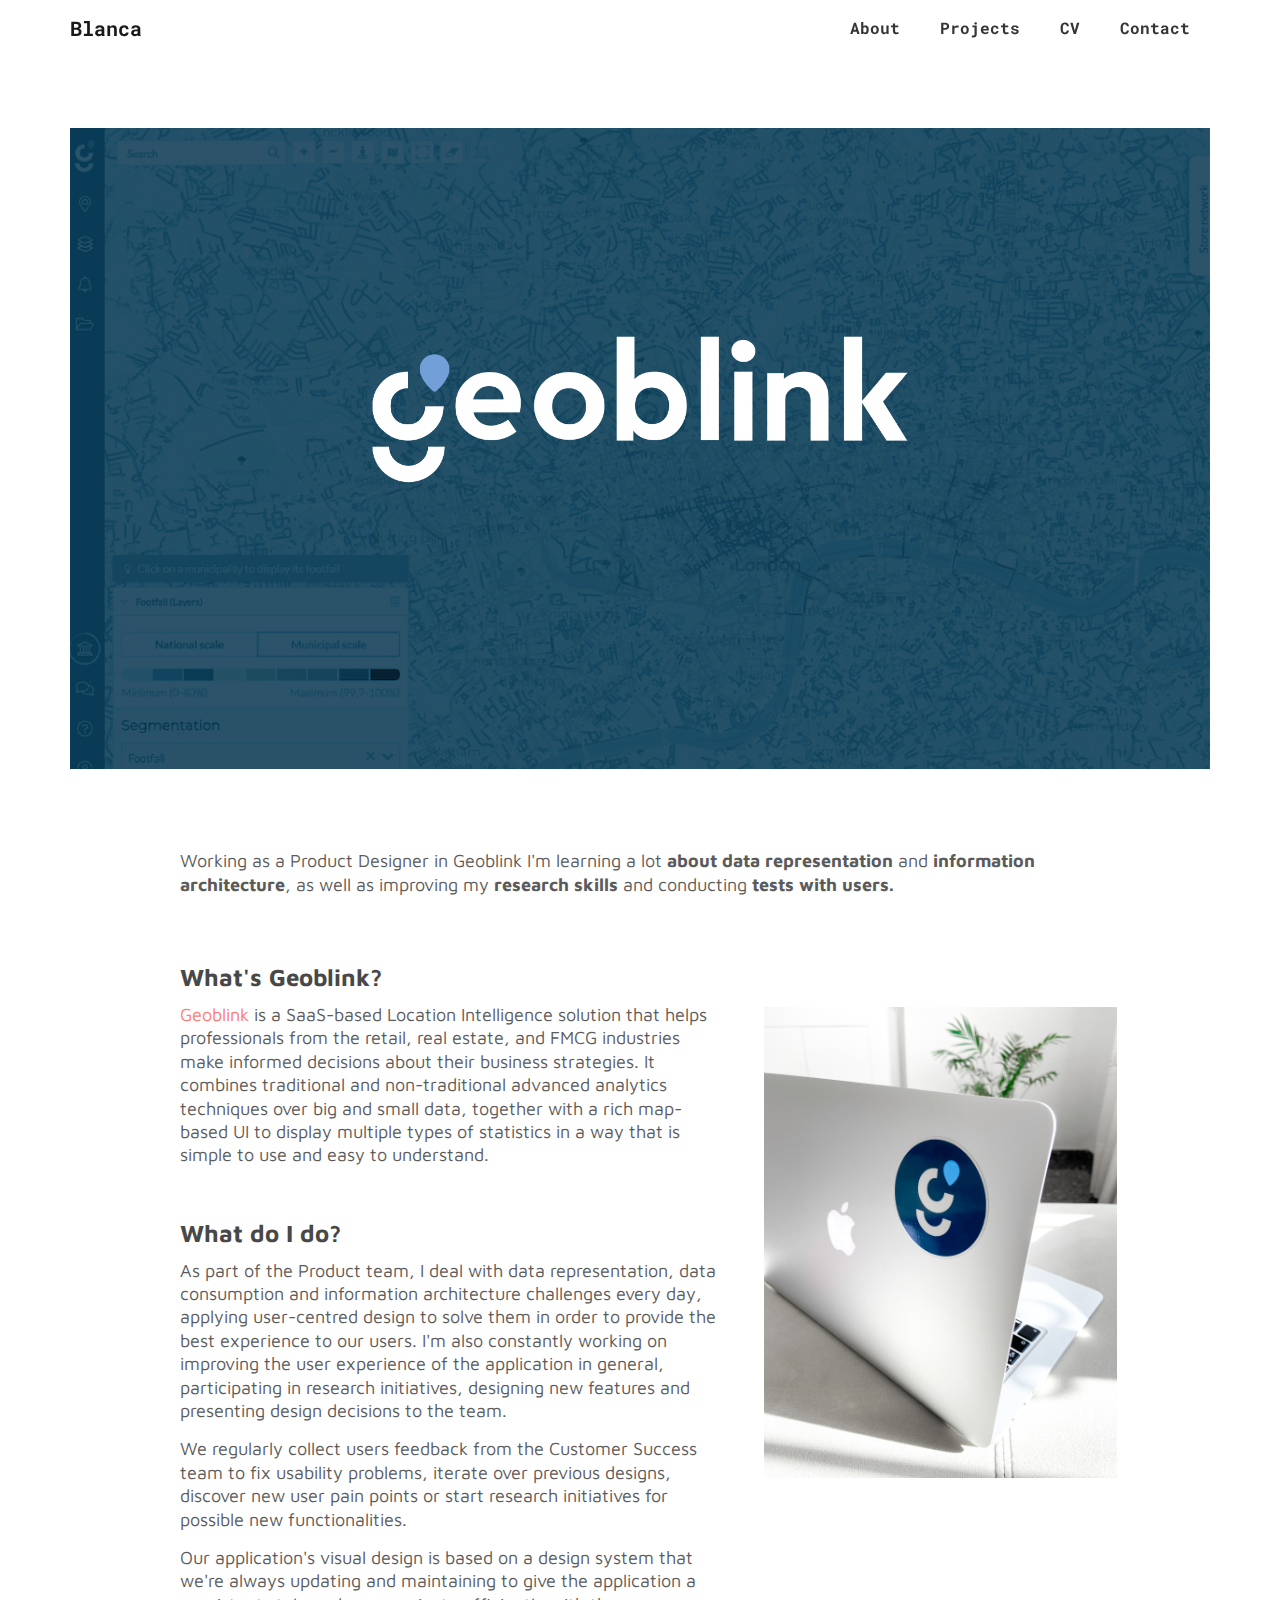
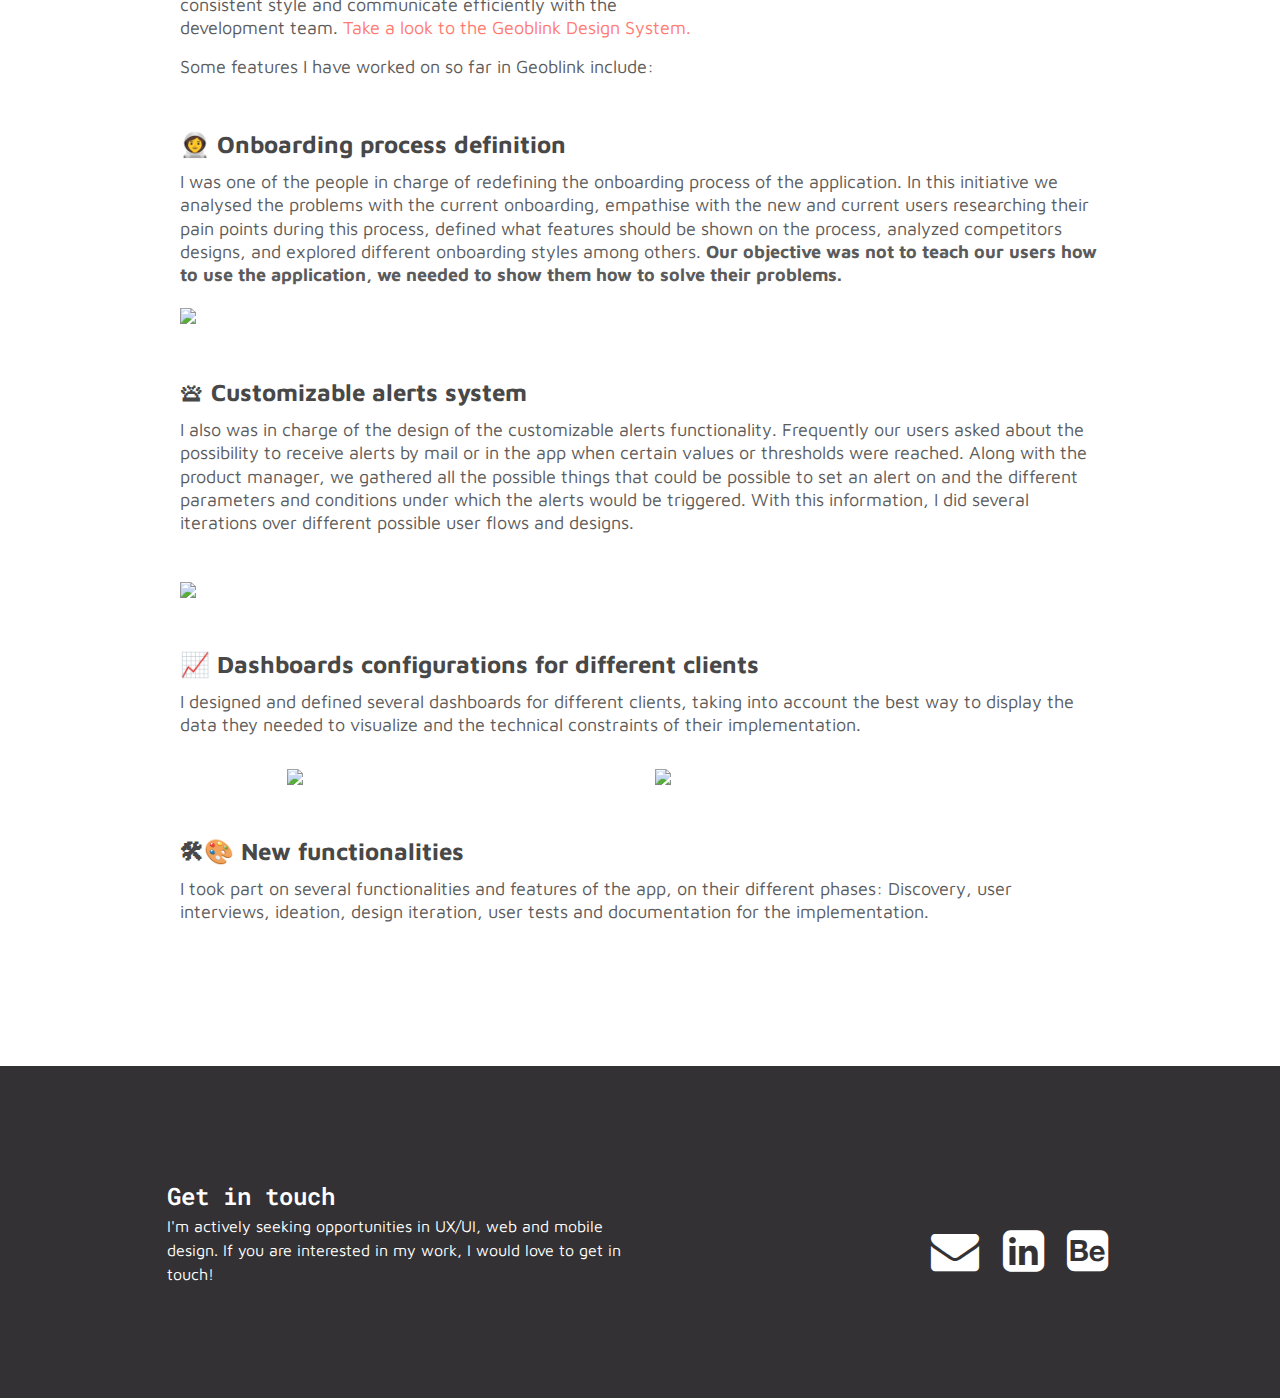
==== commit 2c0d6460: "commit 15" ====
--- a/geoblink.html
+++ b/geoblink.html
@@ -81,25 +81,119 @@
                     <div>
                       <img src="images/Geoblink-Header.png" class="img-fluid" alt="svg image" style="padding-bottom: 5em">
 
-                      <div class="row">
-                      <div class="col-lg-7 col-md-7 col-12">
+                      <div class="row col-lg-10 col-md-10 col-10" style="margin: auto">
+                        <p>Working as a Product Designer in Geoblink I'm learning a lot <strong>about data representation</strong> and <strong>information architecture</strong>, as well as improving my <strong>research skills</strong> and conducting <strong>tests with users.</strong></p>
+                      <div class="col-lg-7 col-md-7 col-12" style="padding: 0em">
                       
-                        <p>Working as a Product Designer in Geoblink I'm learning a lot <strong>about data representation</strong> and <strong>information architecture</strong>, as well as improving my <strong>research skills</strong> and conducting <strong>tests with users.</strong></p>
+                        
                         <h4 class="color-subtitle">What's Geoblink?</h4>
                         <p><a href="https://www.geoblink.com">Geoblink</a> is a SaaS-based Location Intelligence solution that helps professionals from the retail, real estate, and FMCG industries make informed decisions about their business strategies. It combines traditional and non-traditional advanced analytics techniques over big and small data, together with a rich map-based UI to display multiple types of statistics in a way that is simple to use and easy to understand.</p>
                         <h4 class="color-subtitle">What do I do?</h4>
                         <p>As part of the Product team, I deal with data representation, data consumption and information architecture challenges every day, applying user-centred design to solve them in order to provide the best experience to our users. I'm also constantly working on improving the user experience of the application in general, participating in research initiatives, designing new features and presenting design decisions to the team.</p>
                         <p>We regularly collect users feedback from the Customer Success team to fix usability problems, iterate over previous designs, discover new user pain points or start research initiatives for possible new functionalities.</p>
                         <p>Our application's visual design is based on a design system that we're always updating and maintaining to give the application a consistent style and communicate efficiently with the development team. <a href="https://design-system.geoblink.com">Take a look to the Geoblink Design System.</a></p>
-                        <p></p>
-                        <p></p>
-                        <p></p>
-                        <p></p>
-                      </div>
+                      
+                      </div>
+                  
                       <div class="col-lg-5 col-md-5 col-12">
-                        <img src="images/Laptop.JPG" class="img-fluid" alt="svg image" style="">
-                      </div>
-                      </div>
+                        <img src="images/Laptop.JPG" class="img-fluid" alt="svg image" style="margin-top: 6em; margin-left: 2em">
+                      </div>
+                      <div>
+                          <p>Some features I have worked on so far in Geoblink include: </p>
+
+                          <h4 class="color-subtitle">
+                            👩‍🚀 Onboarding process definition
+                          </h4>
+                          <p>
+                            I was one of the people in charge of redefining the onboarding process of the application. In this initiative we analysed the problems with the current onboarding, empathise with the new and current users researching their pain points during this process, defined what features should be shown on the process, analyzed competitors designs, and explored different onboarding styles among others. <strong>Our objective was not to teach our users how to use the application, we needed to show them how to solve their problems.</strong>
+                          </p>
+                          <img src="images/geoblink/OnboardingWireframes.png" style=" width: 100%; h; height: auto;">
+
+                          <h4 class="color-subtitle">
+                            🛎 Customizable alerts system
+                          </h4>
+                          <p>
+                            I also was in charge of the design of the customizable alerts functionality. Frequently our users asked about the possibility to receive alerts by mail or in the app when certain values or thresholds were reached. Along with the product manager, we gathered all the possible things that could be possible to set an alert on and the different parameters and conditions under which the alerts would be triggered. With this information, I did several iterations over different possible user flows and designs. 
+                          </p>
+                          <img src="images/geoblink/alerts.png" style=" margin-top: 2em; width: 100%; h; height: auto;">
+
+                          <h4 class="color-subtitle">
+                            📈 Dashboards configurations for different clients
+                          </h4>
+                          <p>
+                            I designed and defined several dashboards for different clients, taking into account the best way to display the data they needed to visualize and the technical constraints of their implementation.
+                          </p>
+                          <div class="row col-lg-10" style="margin: auto; margin-top: 2em">
+                            <img class="col-lg-6" src="images/geoblink/dashboard.png" style=" width: 100%;  height: auto;">
+                            <img class="col-lg-6"  src="images/geoblink/dashboard2.png" style=" width: 100%; height: auto;">
+                          </div>
+                          
+
+                          <h4 class="color-subtitle">
+                            🛠🎨 New functionalities
+                          </h4>
+                          <p>
+                            I took part on several functionalities and features of the app, on their different phases: Discovery, user interviews, ideation, design iteration, user tests and documentation for the implementation.
+                          </p>
+                        </div>
+
+                          <!-- Customizable alerts system flow, an <a href="#onboarding">onboarding process</a>, dashboards configurations for different clients and design of new functionalities for the application. -->
+
+                      </div>
+                    <!-- <section>
+                      <div class="col-lg-10 col-md-10 col-10" style="margin: auto">
+                        <h1 class="color-subtitle" id="onboarding">👩‍🚀 Onboarding</h1>
+                        <p>We were restructuring the content of our product, making it more compact so that it is easier to find the functionalities that interest each user. </p>
+                          <p>Along with this improvement, we had to redesign the onboarding process in the application, taking into account both first-time users and experienced users, who would have to adapt to this new distribution.</p>
+                          <h4 class="color-subtitle">Problem</h4>
+                          <div class="row" style="margin-bottom: 3em;">
+                          <div class="col-lg-8 col-md-8">
+                            <p>The current onboarding only consisted of a few modals that described the main functionalities of the app, things that anyone could read on the webpage and didn't help the user on his tasks.</p>
+                          <p>Our users come to Geoblink to visualise data that is useful for the analysis they do at their job. Our product has a large amount of different data, ways of visualising it and kinds of analyses, what causes that sometimes the users don't know what's the data they need and where to find it.</p>
+                          <h3><i>Our objective shouldn't be teaching our users how to use our product, we needed to teach them how to solve their problems with our product.</i></h3>
+                          <p>One of the challenges of the onboarding is to guide them to the data they need and show them how Geoblink can help them to achieve their goals. They need to be successful in their tasks, so they can see the value Geoblink can offer them.</p>
+                          </div>
+                          <div class="col-lg-4 col-md-4"> 
+                            <img src="images/geoblink/Onboarding1.PNG" class="img-fluid" alt="svg image" style="">
+                            <img src="images/geoblink/Onboarding2.PNG" class="img-fluid" alt="svg image" style="">
+                          </div>
+
+                          </div>
+                          
+                          
+                          <h4 class="color-subtitle">What functionalities should we include on the onboarding tour? What steps should it have?</h4>
+                        <p>Our product is really complex, and we want to avoid to overwhelm them with big amounts of new information. We had to get them to see the value with the minimal effort, not telling them about all the functionalities Geoblink has, but <strong>why</strong> a few of them can be useful. A way to reduce the burden and don't scare the user is to split the onboarding up into small steps. Through the steps we could present a problem or a question and what steps could they take to solve it with Geoblink. Thanks to that, they are not just absorbing information but solving a real problem.</p>
+                        <h4 class="color-subtitle">Kinds of users</h4>
+                        <p>We have three main kinds of users: Expansion, Marketing and Store network optimisation.</p>
+                        <p> They have three different kinds of needs and ways to use our product, so a standard onboarding couldn't be useful for any of them. We concluded we should create three different kinds of onboarding depending on what problem each kind of user is trying to solve, and show them the functionalities they need to solve it. We have to motivate them to take the actions and use functionalities that will help them, <strong>focussing on the why should they use them, not on the how.</strong></p>
+                        <h4 class="color-subtitle">Empathising with current users</h4>
+                        <p>We could not forget about our current users, the ones that have been using the product for a long time. We were worried that one they log into the product and see that everything had changed and nothing was where they were used to. They would be confused with the changes in the structure, so they would also have to take an onboarding tour. To analyse how the changes could affect to the current use they do of our product, we created an Affinity Diagram to discover possible friction, pain points and opportunities.</p>
+                        
+                        <img src="images/geoblink/AD.PNG" style="max-width: 100%; height: auto; margin-top: 2em; margin-bottom: 2em" >
+                        
+                        
+                        <p>We created a user journey to better visualise the behaviour and the feelings of these users if one they log into our product and see everything has changed. From it, we could find out some pain points which we should focus to solve through the onboarding to reduce the frustration and help them.</p>
+
+                        <img src="images/geoblink/UserFlow.JPG" style="max-width: 100%; height: auto; margin-top: 2em; margin-bottom: 2em" >
+
+                        <h4 class="color-subtitle">Inspiration</h4>
+                        <p>We explored different ways other applications made the onboarding process to get some inspiration and see if we could incorporate some of them on our onboarding. As a result of this research, I explored different ways in which we could carry out onboarding.<p>
+                        <div class="row">
+                          <div class="col-lg-6 col-md-6" style="padding: 2em 2em 2em 2em; background-color: rgb(238, 236, 255)">
+                            <p><strong>1. Tour on a modal, selecting between three kinds of profiles: Expansion user, marketing user or network optimisation user.</strong> </p>
+                            <p>Present a problem to solve depending on the profile. Steps with illustrations and gifs showing the different features to solve them.</p>
+                          </div>
+                          <div class="col-lg-6 col-md-6" style="padding: 2em 2em 2em 2em;background-color: rgb(255, 234, 232)">
+                            <p><strong>2. Tooltips/cards/hotspots tour. </strong></p>
+                              <p>After selecting the user profile, we will guide them through the application with tooltips/cards indicating where should they click and why, explaining step by step the user flow they need to follow to solve a problem</p>
+                          </div>
+                        </div>
+                        
+                          <img src="images/geoblink/OnboardingWireframes.png" style=" width: 100%; height: auto;">
+                          <p>The development of the onboarding process feature has not been finished yet</p>
+                        
+                      </div>
+                      </section> -->
                         
                     </div>
                 </div>
--- a/css/tooplate-style.css
+++ b/css/tooplate-style.css
@@ -90,6 +90,7 @@
 
 .color-subtitle{
   font-weight: 700;
+  margin-top: 2em;
 }
 
 .h2prj {
@@ -163,7 +164,7 @@
 }
 
 .behanceBtn{
-  font-size: 1.5em;
+  font-size: 1em;
   color: rgb(255, 122, 112);
   font-weight: bold;
 }
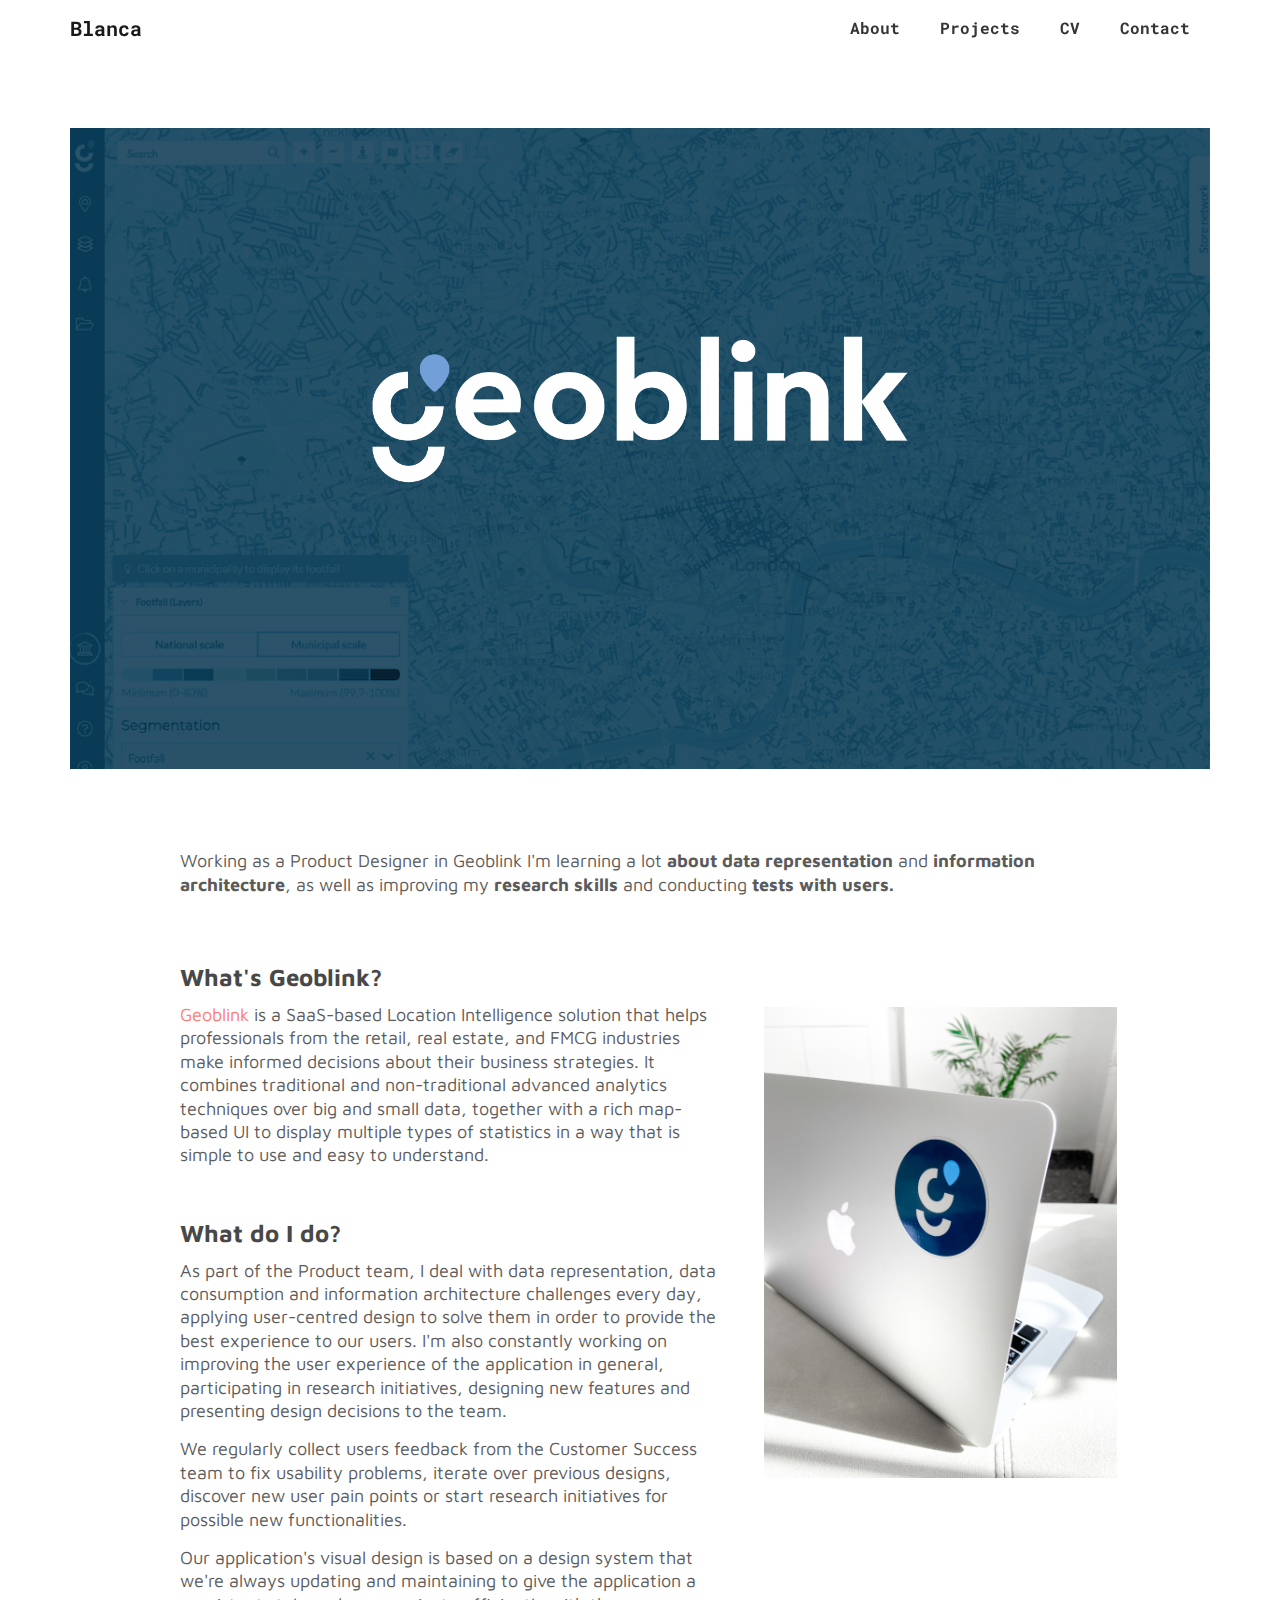
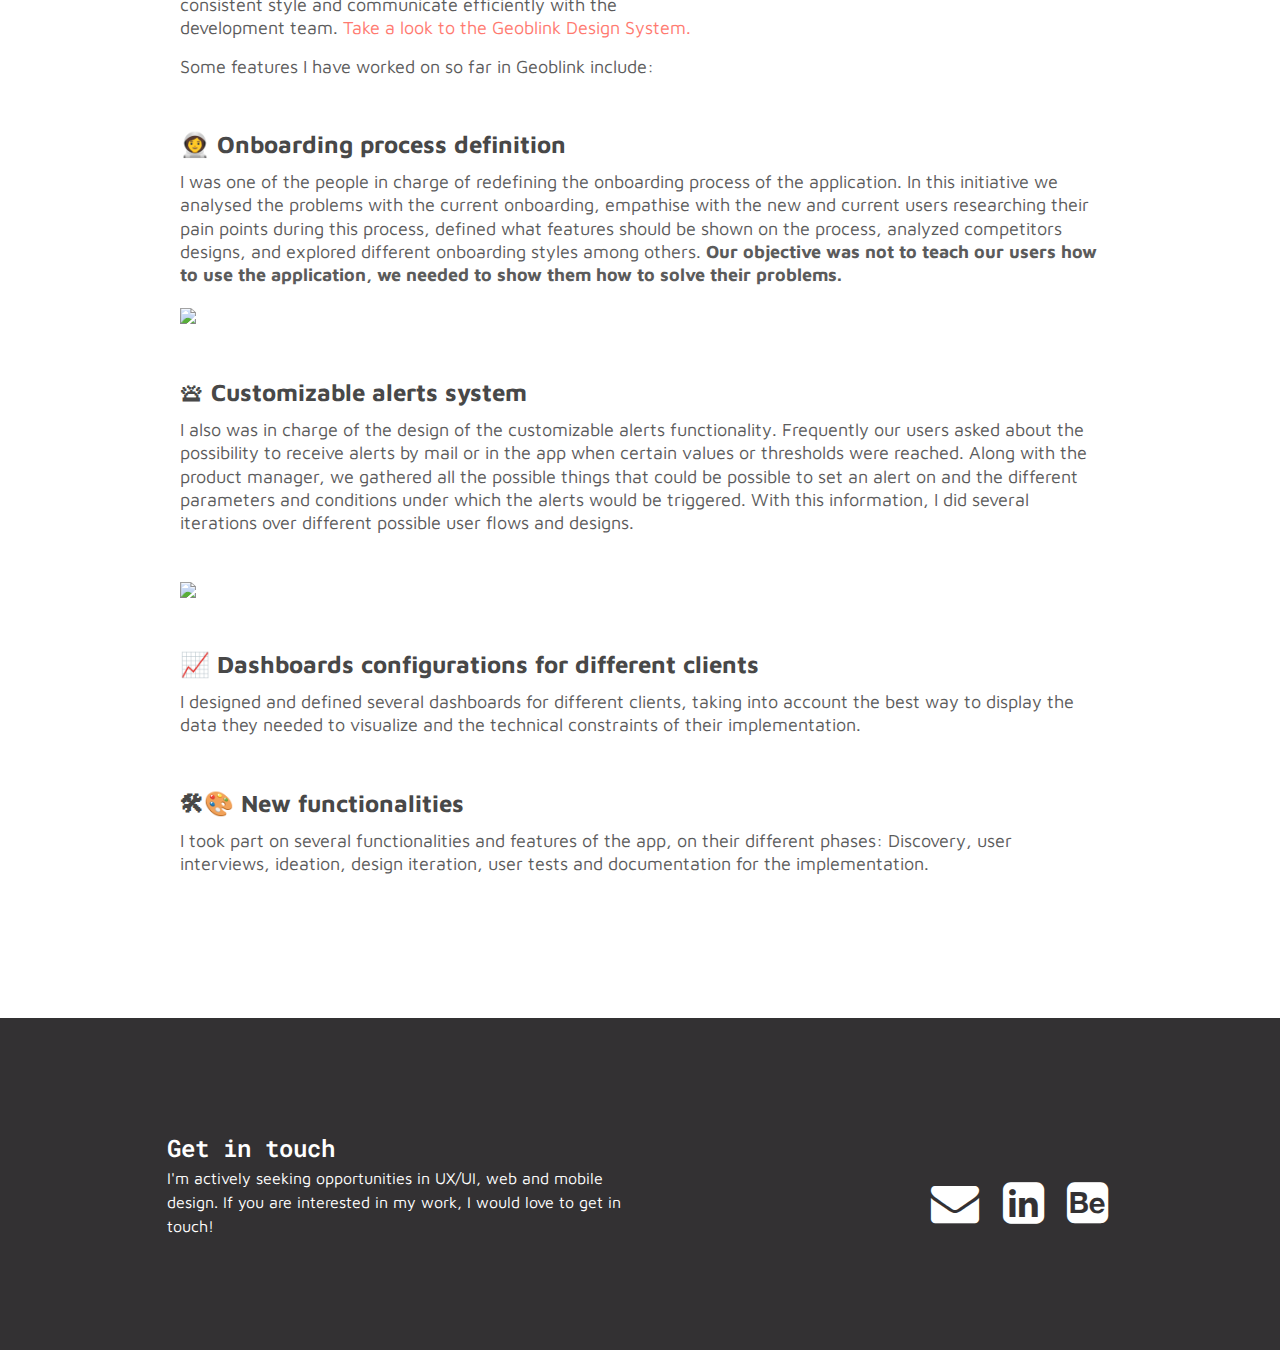
==== commit ac7ddfd6: "commit 17" ====
--- a/geoblink.html
+++ b/geoblink.html
@@ -123,10 +123,10 @@
                           <p>
                             I designed and defined several dashboards for different clients, taking into account the best way to display the data they needed to visualize and the technical constraints of their implementation.
                           </p>
-                          <div class="row col-lg-10" style="margin: auto; margin-top: 2em">
+                          <!-- <div class="row col-lg-10" style="margin: auto; margin-top: 2em">
                             <img class="col-lg-6" src="images/geoblink/dashboard.png" style=" width: 100%;  height: auto;">
                             <img class="col-lg-6"  src="images/geoblink/dashboard2.png" style=" width: 100%; height: auto;">
-                          </div>
+                          </div> -->
                           
 
                           <h4 class="color-subtitle">
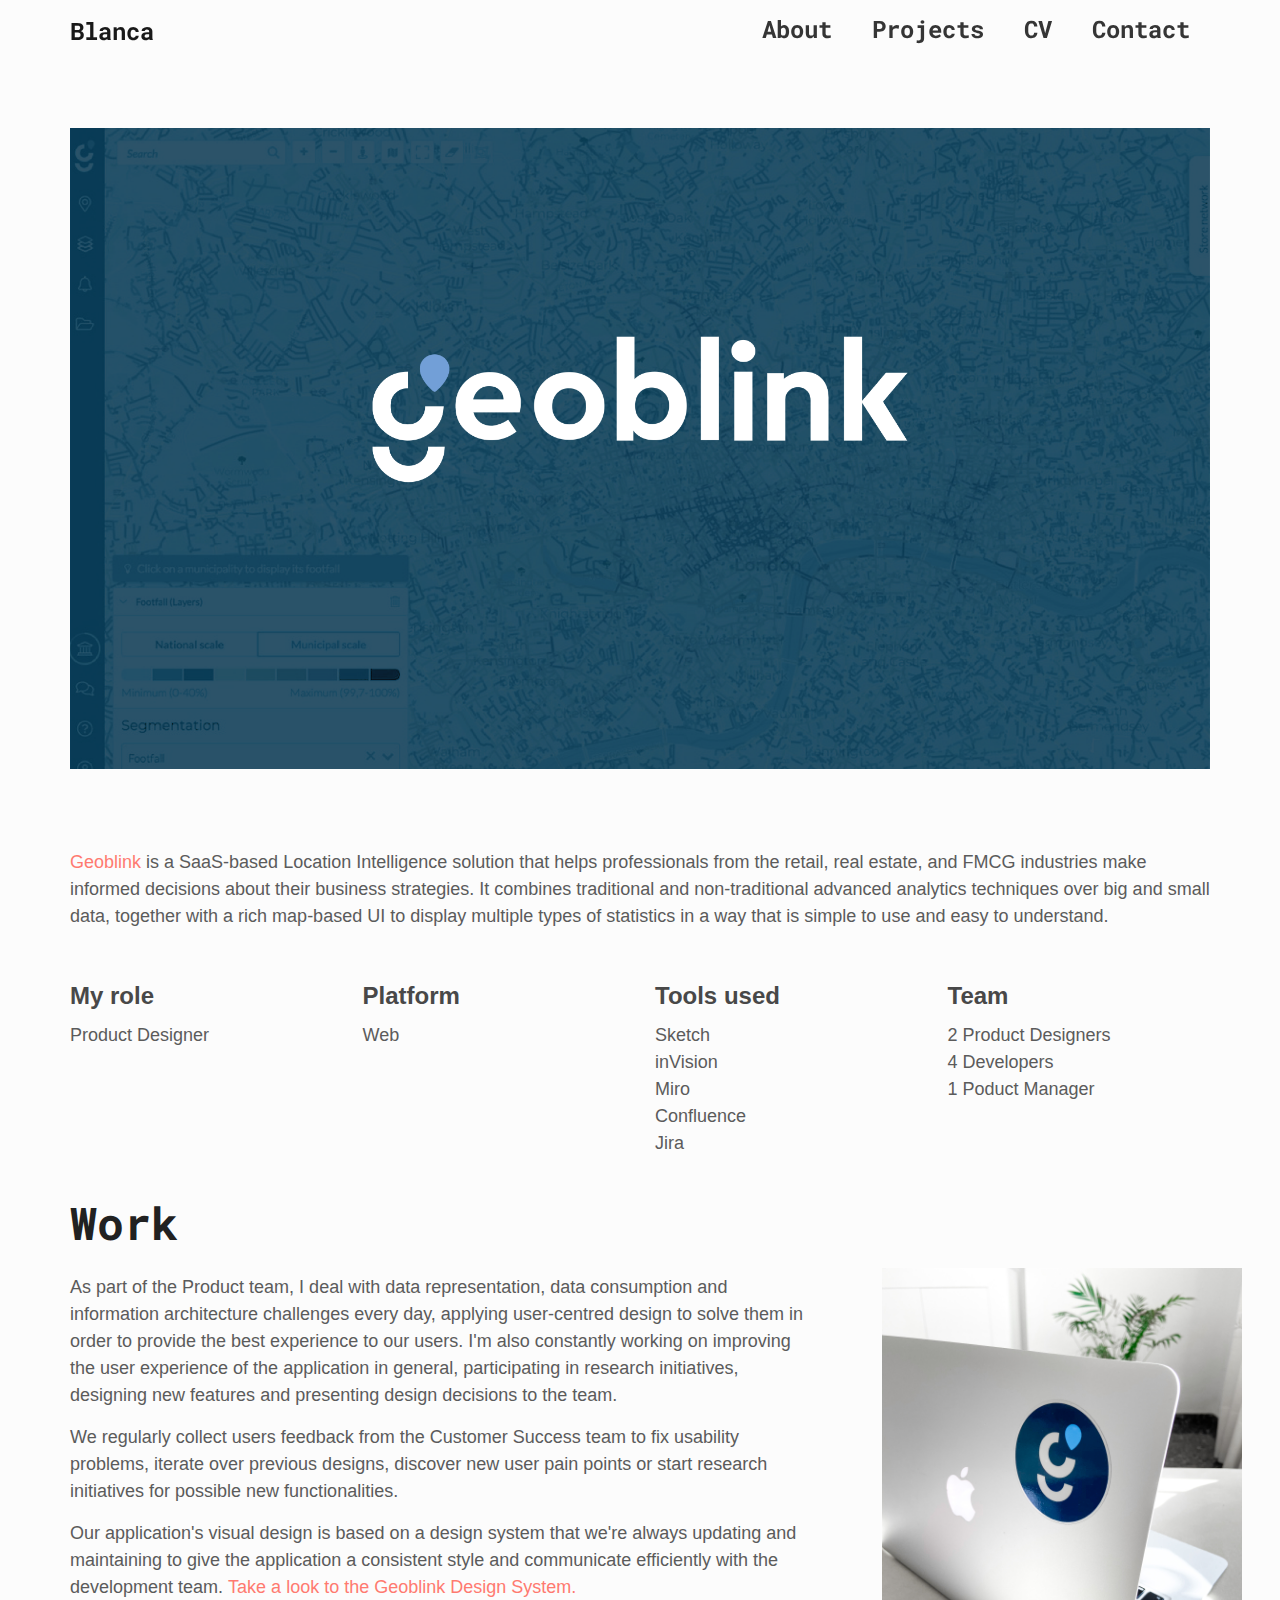
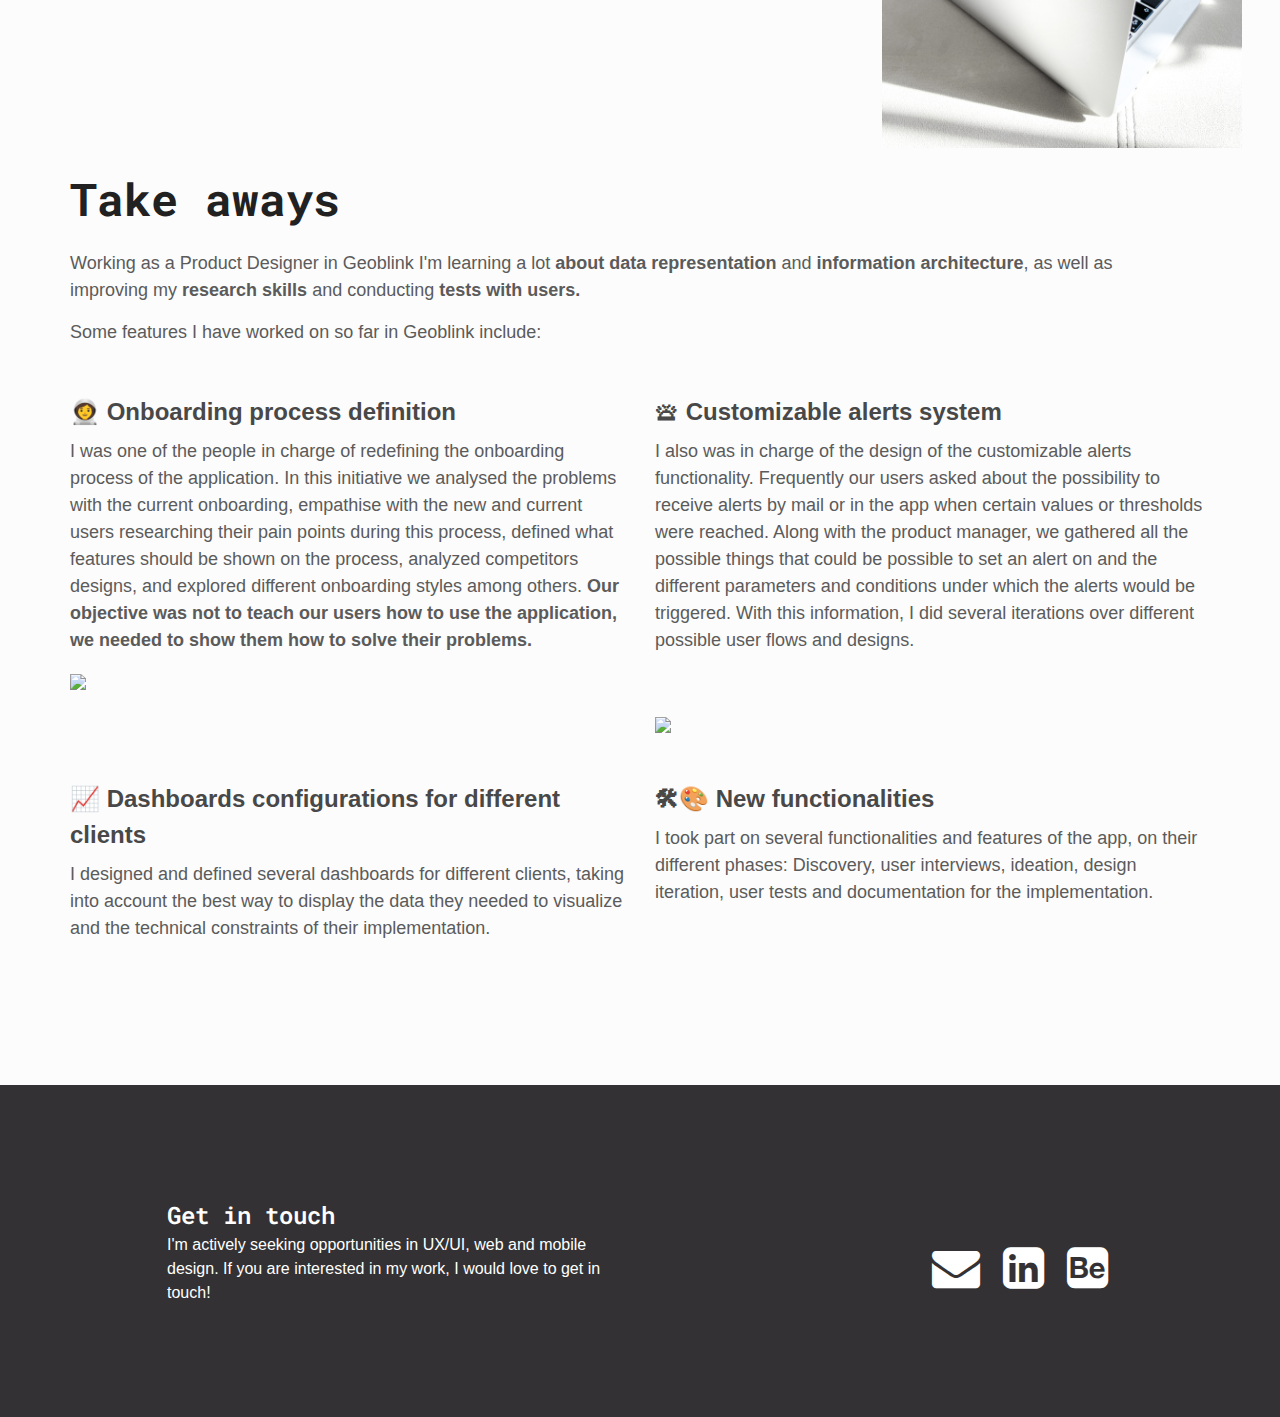
==== commit 1580e5f2: "commit 19" ====
--- a/geoblink.html
+++ b/geoblink.html
@@ -47,7 +47,7 @@
                         <a href="index.html#project" class="nav-link"><span data-hover="Projects">Projects</span></a>
                     </li>
                     <li class="nav-item">
-                        <a href="images/undraw/BlancaMadorránCV2020-English.pdf" class="nav-link"><span data-hover="CV">CV</span></a>
+                        <a href="images/undraw/BlancaMadorranCV2020-English.pdf" class="nav-link"><span data-hover="CV">CV</span></a>
                     </li>
                     <li class="nav-item">
                         <a href="index.html#contact" class="nav-link"><span data-hover="Contact">Contact</span></a>
@@ -67,9 +67,12 @@
     </nav>
 
     <!-- ABOUT -->
+    <!-- <section>
+      <img src="images/Geoblink-Header.png" class="img-fluid" alt="svg image" style="padding-bottom: 5em">
+    </section> -->
     <section class="about full-screen d-lg-flex justify-content-center align-items-center">
         <div class="container">
-
+          <img src="images/Geoblink-Header.png" class="img-fluid" alt="svg image" style="padding-bottom: 5em">
 
 
 
@@ -79,11 +82,59 @@
                 
                 <div class="col-lg-12 col-md-12 col-12 d-flex align-items-center">
                     <div>
-                      <img src="images/Geoblink-Header.png" class="img-fluid" alt="svg image" style="padding-bottom: 5em">
-
-                      <div class="row col-lg-10 col-md-10 col-10" style="margin: auto">
+                      
+
+                      
+                        <p><a href="https://www.geoblink.com">Geoblink</a> is a SaaS-based Location Intelligence solution that helps professionals from the retail, real estate, and FMCG industries make informed decisions about their business strategies. It combines traditional and non-traditional advanced analytics techniques over big and small data, together with a rich map-based UI to display multiple types of statistics in a way that is simple to use and easy to understand.</p>
+                        
+                        <div class="row" style="margin-top: 3em;">
+                          <div class="col-md-3">
+                            <h4>My role</h4>
+                            <p>Product Designer</p>
+                          </div>
+                            <div class="col-md-3">
+                              <h4>Platform</h4>
+                              <p>Web<br>
+                              </p>
+                            </div>
+                            <div class="col-md-3">
+                              <h4>Tools used</h4>
+                              <p>Sketch<br>inVision<br>Miro<br>Confluence<br>Jira<br>
+                              </p>
+                            </div>
+                            <div class="col-md-3">
+                              <h4>Team</h4>
+                              <p>2 Product Designers<br>4 Developers<br>1 Poduct Manager<br>
+                              </p>
+                            </div>
+                          </div>
+
+                        
+                        <div class="row">
+                          <div class="col-lg-8 col-md-8 col-12">
+                            
+                            <h1>Work</h1>
+                            <p>As part of the Product team, I deal with data representation, data consumption and information architecture challenges every day, applying user-centred design to solve them in order to provide the best experience to our users. I'm also constantly working on improving the user experience of the application in general, participating in research initiatives, designing new features and presenting design decisions to the team.</p>
+                            <p>We regularly collect users feedback from the Customer Success team to fix usability problems, iterate over previous designs, discover new user pain points or start research initiatives for possible new functionalities.</p>
+                            <p>Our application's visual design is based on a design system that we're always updating and maintaining to give the application a consistent style and communicate efficiently with the development team. <a href="https://design-system.geoblink.com">Take a look to the Geoblink Design System.</a></p>
+                          </div>
+                          <div class="col-lg-4 col-md-4 col-12">
+                            <img src="images/Laptop.JPG" class="img-fluid" alt="svg image" style="margin-top: 6em; margin-left: 2em">
+                          </div>
+                        </div>
+                        
+                       
+                 
+
+                      <div class="row col-lg-12 col-md-12 col-12">
+                      
+                        <h1>Take aways</h1>
                         <p>Working as a Product Designer in Geoblink I'm learning a lot <strong>about data representation</strong> and <strong>information architecture</strong>, as well as improving my <strong>research skills</strong> and conducting <strong>tests with users.</strong></p>
-                      <div class="col-lg-7 col-md-7 col-12" style="padding: 0em">
+                      
+                      
+                    </div>
+
+                      <!-- <div class="col-lg-7 col-md-7 col-12" style="padding: 0em">
                       
                         
                         <h4 class="color-subtitle">What's Geoblink?</h4>
@@ -98,48 +149,83 @@
                       <div class="col-lg-5 col-md-5 col-12">
                         <img src="images/Laptop.JPG" class="img-fluid" alt="svg image" style="margin-top: 6em; margin-left: 2em">
                       </div>
-                      <div>
-                          <p>Some features I have worked on so far in Geoblink include: </p>
-
-                          <h4 class="color-subtitle">
+                      <div> -->
+
+                        <section>
+                        <p>Some features I have worked on so far in Geoblink include: </p>
+                         
+                        <div class="row" style="margin-top: 3em;">
+                          <div class="col-lg-6 col-md-6 col-12">
+                            <h4>
                             👩‍🚀 Onboarding process definition
                           </h4>
                           <p>
                             I was one of the people in charge of redefining the onboarding process of the application. In this initiative we analysed the problems with the current onboarding, empathise with the new and current users researching their pain points during this process, defined what features should be shown on the process, analyzed competitors designs, and explored different onboarding styles among others. <strong>Our objective was not to teach our users how to use the application, we needed to show them how to solve their problems.</strong>
                           </p>
                           <img src="images/geoblink/OnboardingWireframes.png" style=" width: 100%; h; height: auto;">
-
-                          <h4 class="color-subtitle">
+                        </div>
+                        <div class="col-lg-6 col-md-6 col-12">
+                          <h4>
                             🛎 Customizable alerts system
                           </h4>
                           <p>
+                             I also was in charge of the design of the customizable alerts functionality. Frequently our users asked about the possibility to receive alerts by mail or in the app when certain values or thresholds were reached. Along with the product manager, we gathered all the possible things that could be possible to set an alert on and the different parameters and conditions under which the alerts would be triggered. With this information, I did several iterations over different possible user flows and designs. </strong>
+                          </p>
+                          <img src="images/geoblink/alerts.png" style=" width: 100%; padding-top: 3em; height: auto;">
+                        </div>
+
+
+                        <div class="col-lg-6 col-md-6 col-12" style="margin-top: 3em;">
+                            <h4>
+                            📈 Dashboards configurations for different clients
+                          </h4>
+                          <p>
+                            I designed and defined several dashboards for different clients, taking into account the best way to display the data they needed to visualize and the technical constraints of their implementation.
+                          </p>
+                          
+                        </div>
+                        <div class="col-lg-6 col-md-6 col-12" style="margin-top: 3em;">
+                          <h4>
+                            🛠🎨 New functionalities
+                          </h4>
+                          <p>
+                            I took part on several functionalities and features of the app, on their different phases: Discovery, user interviews, ideation, design iteration, user tests and documentation for the implementation.
+                          </p>
+                        </div>
+                        </div>
+
+                        
+                        <div class="row col-lg-12 col-md-12 col-12">
+                          <div class="col-lg-6 col-md-6 col-12">
+                          
+                        </div>
+                        <div class="col-lg-6 col-md-6 col-12">
+                          
+                        </div>
+                        </div>
+
+                         <!--  <h4 class="color-subtitle">
+                            🛎 Customizable alerts system
+                          </h4>
+                          <p>
                             I also was in charge of the design of the customizable alerts functionality. Frequently our users asked about the possibility to receive alerts by mail or in the app when certain values or thresholds were reached. Along with the product manager, we gathered all the possible things that could be possible to set an alert on and the different parameters and conditions under which the alerts would be triggered. With this information, I did several iterations over different possible user flows and designs. 
                           </p>
-                          <img src="images/geoblink/alerts.png" style=" margin-top: 2em; width: 100%; h; height: auto;">
-
-                          <h4 class="color-subtitle">
-                            📈 Dashboards configurations for different clients
-                          </h4>
-                          <p>
-                            I designed and defined several dashboards for different clients, taking into account the best way to display the data they needed to visualize and the technical constraints of their implementation.
-                          </p>
+                          <img src="images/geoblink/alerts.png" style=" margin-top: 2em; width: 100%; h; height: auto;"> -->
+
+                          
                           <!-- <div class="row col-lg-10" style="margin: auto; margin-top: 2em">
                             <img class="col-lg-6" src="images/geoblink/dashboard.png" style=" width: 100%;  height: auto;">
                             <img class="col-lg-6"  src="images/geoblink/dashboard2.png" style=" width: 100%; height: auto;">
                           </div> -->
                           
 
-                          <h4 class="color-subtitle">
-                            🛠🎨 New functionalities
-                          </h4>
-                          <p>
-                            I took part on several functionalities and features of the app, on their different phases: Discovery, user interviews, ideation, design iteration, user tests and documentation for the implementation.
-                          </p>
+                          
                         </div>
 
                           <!-- Customizable alerts system flow, an <a href="#onboarding">onboarding process</a>, dashboards configurations for different clients and design of new functionalities for the application. -->
 
                       </div>
+                      </section>
                     <!-- <section>
                       <div class="col-lg-10 col-md-10 col-10" style="margin: auto">
                         <h1 class="color-subtitle" id="onboarding">👩‍🚀 Onboarding</h1>
--- a/css/tooplate-style.css
+++ b/css/tooplate-style.css
@@ -10,10 +10,10 @@
 @import url("https://fonts.googleapis.com/css2?family=Roboto+Mono:ital,wght@0,100;0,300;0,400;0,500;0,600;0,700;1,400;1,500;1,600;1,700&display=swap");
 @import url("https://fonts.googleapis.com/css?family=Maven+Pro:400,700");
 body {
-  font-family: "Maven Pro", sans-serif;
-  /*font-family: 'Lato';*/
+  /*font-family: "Maven Pro", sans-serif;*/
+  font-family: 'Lato', sans-serif;
   /*padding-top: 70px;*/
-  background-color: white;
+  background-color: rgb(252, 252, 252);
 }
 
 .full-screen {
@@ -41,7 +41,7 @@
 
 a {
   font-weight: normal;
-  text-decoration: none !important;
+  text-decoration: none;
   transition: all 0.4s ease;
   color: rgb(255, 122, 112);
 }
@@ -49,9 +49,9 @@
 a:hover {
   color: rgb(255, 122, 112);
   text-decoration: underline !important;
-  animation-name: colors;
+  /*animation-name: colors;
   animation-duration: 5s;
-  animation-iteration-count: infinite;
+  animation-iteration-count: infinite;*/
 }
 
 
@@ -62,7 +62,6 @@
 p {
   font-size: 18px;
   font-weight: 300;
-  line-height: 1.3;
   color: #5b5b5b;
   margin-bottom: 15px;
 }
@@ -89,8 +88,9 @@
 }
 
 .color-subtitle{
-  font-weight: 700;
+  font-weight: 400;
   margin-top: 2em;
+  font-size: 3em;
 }
 
 .h2prj {
@@ -98,7 +98,7 @@
   font-weight: bold;
   line-height: 1;
   margin-bottom: 0.2em;
-  font-size: 2em; 
+  font-size: 1.5em; 
 }
 
 .h2prj:hover{
@@ -117,6 +117,7 @@
   font-size: 1.5em;
   line-height: 1.5;
   color: #484848;
+  font-weight: 700;
 }
 
 /*h3,
@@ -133,13 +134,14 @@
 }
 
 h6 {
-  color: #a2a4a6;
-  font-weight: 300;
+  color: #353535;
+  font-family: 'Roboto Mono', monospace;
+  font-weight: 500;
   margin-bottom: 1em;
 }
 
 .grow { 
-  transition: all .5s ease-in-out; 
+  transition: all .2s ease-in-out; 
 }
 
 .grow:hover { 
@@ -346,6 +348,7 @@
 
 .navbar-brand {
   font-weight: bold;
+  font-size: 1.5em;
 }
 
 .navbar-expand-sm .navbar-nav .nav-link {
@@ -355,8 +358,9 @@
 
 .nav-link {
   font-weight: bold;
-  font-size: 16px;
+  font-size: 1.5em;
   overflow: hidden;
+  border-bottom: 5px solid transparent;
 }
 .nav-link span {
   position: relative;
@@ -368,18 +372,30 @@
   top: 100%;
   content: attr(data-hover);
   transform: translate3d(0, 0, 0);
-}
-
-/*.navbar-light .navbar-nav .nav-link:focus,
+
+}
+
+
+
+.navbar-light .navbar-nav .nav-link:focus,
 .navbar-light .navbar-nav .nav-link:hover {
-  color: white;
-  font-weight: bold;
+  /*color: white;
+  font-weight: bold;*/
+  /*text-decoration: underline;*/
+/*  background-position: 0 100%;
+  background-repeat: repeat-x;
+  background-size: 4px 4px;
+  color: #000;
+  text-decoration: none;*/
+  text-decoration: none !important;
+  border-bottom: 3px solid #353535;
+ 
 }
 .navbar-light .navbar-nav .nav-link:focus span,
 .navbar-light .navbar-nav .nav-link:hover span {
-  color: white;
+  /*color: white;*/
   
-}*/
+}
 
 .navbar-light .navbar-toggler-icon {
   background: none;
@@ -456,8 +472,9 @@
   margin-right: 0 !important;
 }
 .dark-mode .navbar-light .navbar-nav .nav-link:hover {
-  color: rgb(255, 122, 112);
+  /*color: rgb(255, 122, 112);*/
   margin-right: 0 !important;
+  text-decoration: underline;
 }
 .dark-mode .navbar[class*="headroom--not-top"] {
   background: #0c0c0d;
@@ -743,13 +760,13 @@
 }
 
 .shadow2 {
-  border-radius:10px;
+  border-radius:0px;
 
   
 }
 
 .shadow2:hover {
-  box-shadow: 0 10px 20px rgba(33,33,33,.2), 0 6px 6px rgba(33,33,33,.2);
+  box-shadow: 0 10px 20px rgba(33,33,33,.1), 0 6px 6px rgba(33,33,33,.1);
 }
 
 #anim {
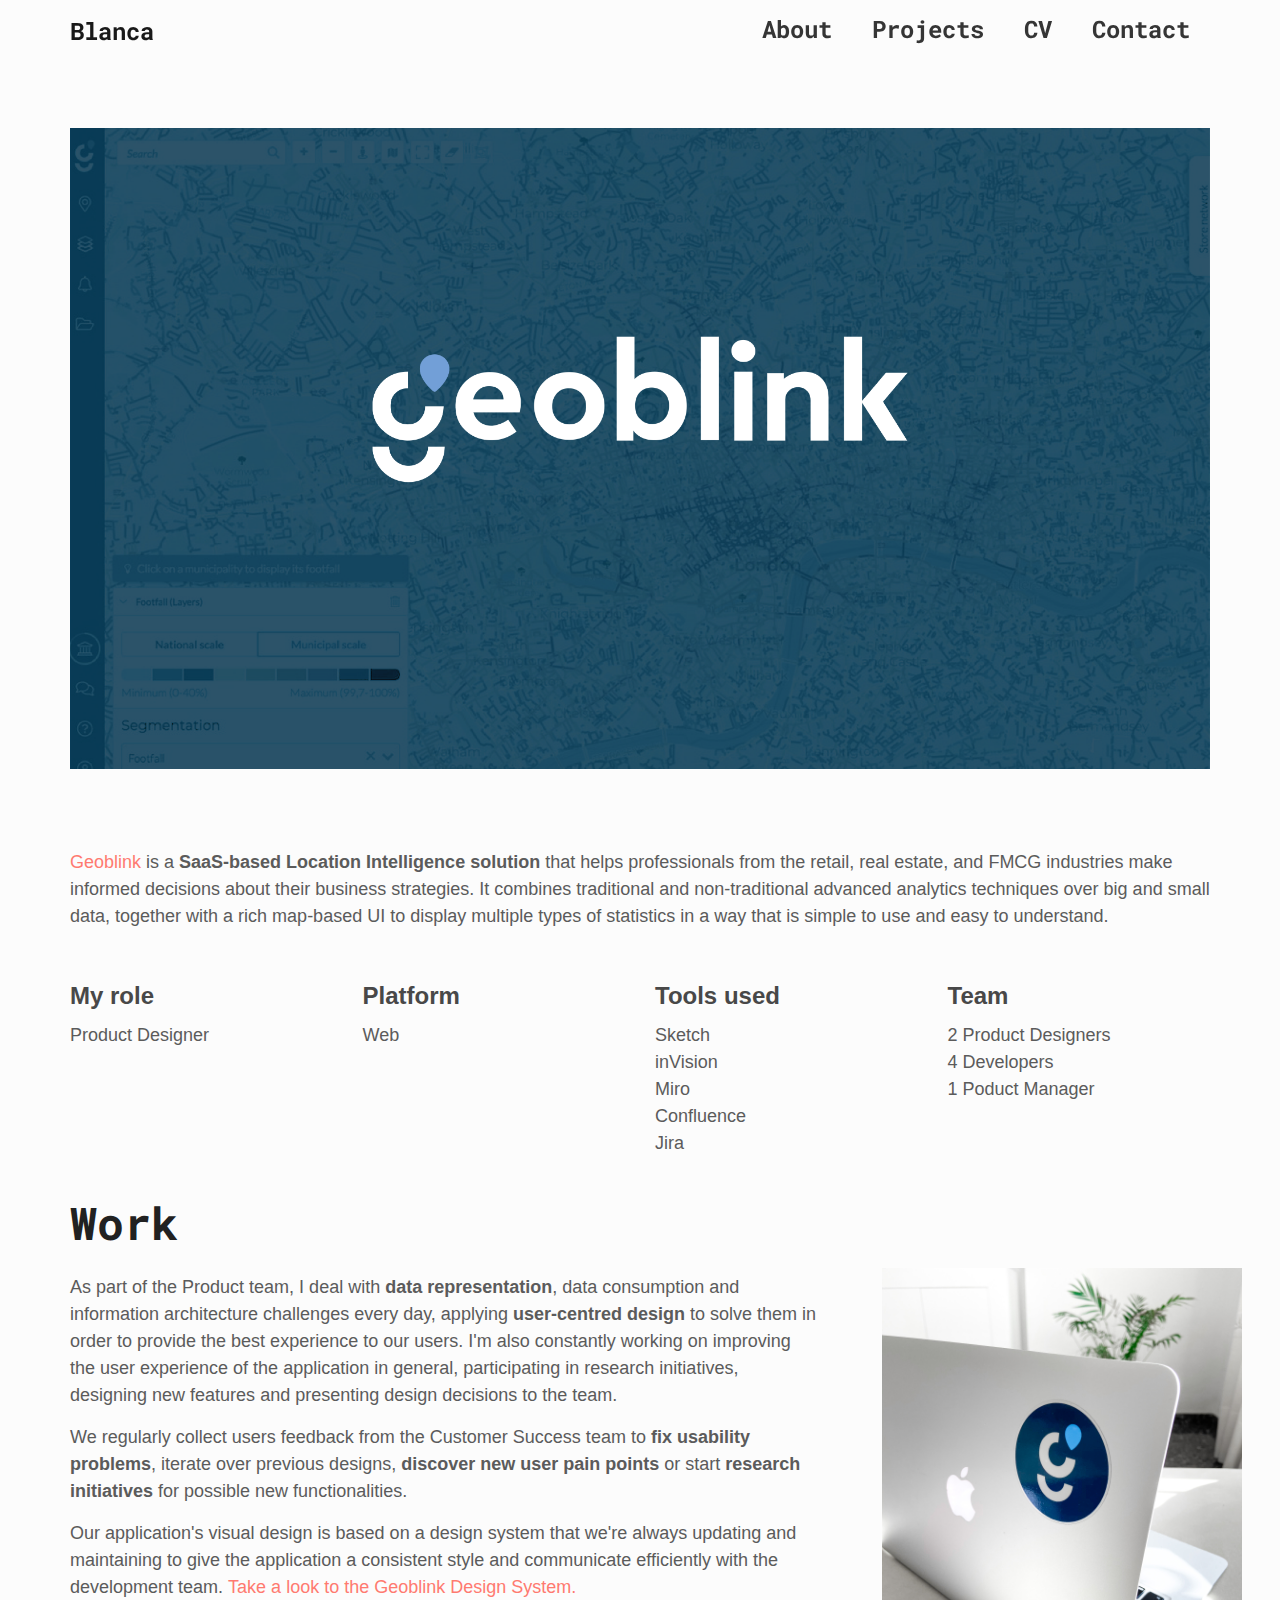
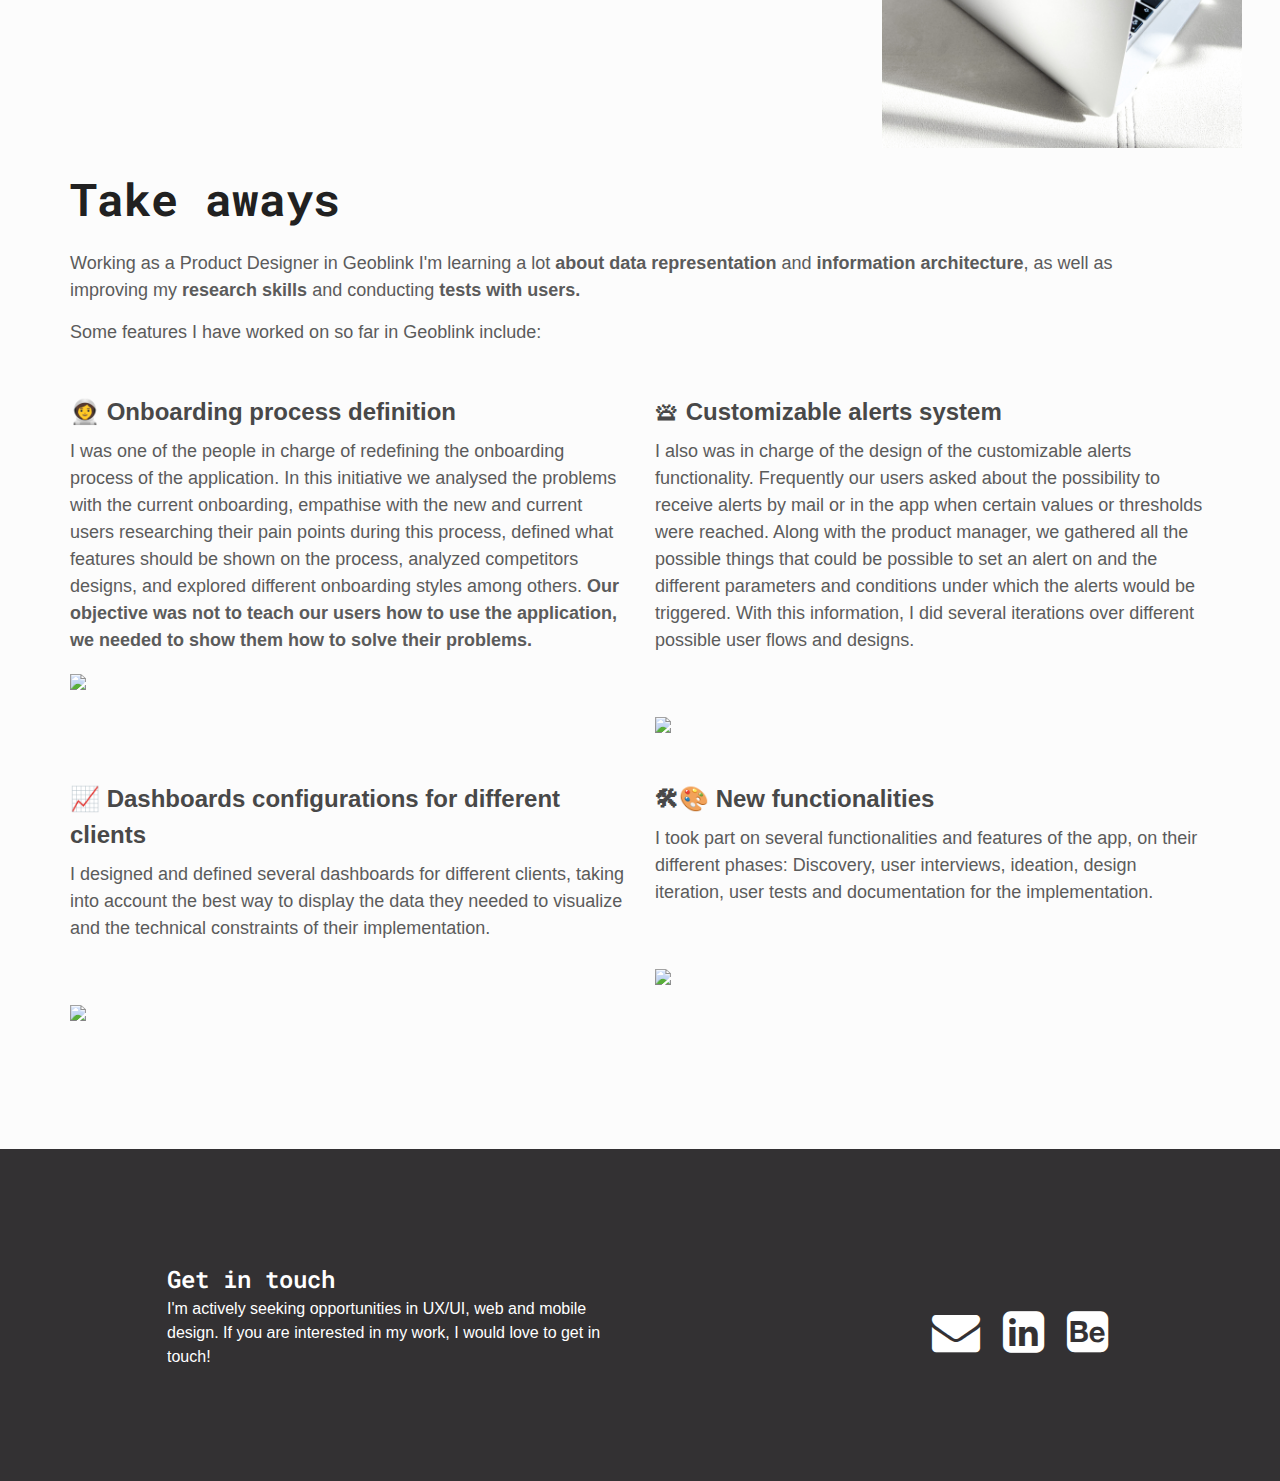
==== commit e093b43e: "commit 21" ====
--- a/geoblink.html
+++ b/geoblink.html
@@ -85,7 +85,7 @@
                       
 
                       
-                        <p><a href="https://www.geoblink.com">Geoblink</a> is a SaaS-based Location Intelligence solution that helps professionals from the retail, real estate, and FMCG industries make informed decisions about their business strategies. It combines traditional and non-traditional advanced analytics techniques over big and small data, together with a rich map-based UI to display multiple types of statistics in a way that is simple to use and easy to understand.</p>
+                        <p><a href="https://www.geoblink.com">Geoblink</a> is a <strong>SaaS-based Location Intelligence solution</strong> that helps professionals from the retail, real estate, and FMCG industries make informed decisions about their business strategies. It combines traditional and non-traditional advanced analytics techniques over big and small data, together with a rich map-based UI to display multiple types of statistics in a way that is simple to use and easy to understand.</p>
                         
                         <div class="row" style="margin-top: 3em;">
                           <div class="col-md-3">
@@ -114,8 +114,8 @@
                           <div class="col-lg-8 col-md-8 col-12">
                             
                             <h1>Work</h1>
-                            <p>As part of the Product team, I deal with data representation, data consumption and information architecture challenges every day, applying user-centred design to solve them in order to provide the best experience to our users. I'm also constantly working on improving the user experience of the application in general, participating in research initiatives, designing new features and presenting design decisions to the team.</p>
-                            <p>We regularly collect users feedback from the Customer Success team to fix usability problems, iterate over previous designs, discover new user pain points or start research initiatives for possible new functionalities.</p>
+                            <p>As part of the Product team, I deal with <strong>data representation</strong>, data consumption and information architecture challenges every day, applying <strong>user-centred design</strong> to solve them in order to provide the best experience to our users. I'm also constantly working on improving the user experience of the application in general, participating in research initiatives, designing new features and presenting design decisions to the team.</p>
+                            <p>We regularly collect users feedback from the Customer Success team to <strong>fix usability problems</strong>, iterate over previous designs, <strong>discover new user pain points</strong> or start <strong>research initiatives</strong> for possible new functionalities.</p>
                             <p>Our application's visual design is based on a design system that we're always updating and maintaining to give the application a consistent style and communicate efficiently with the development team. <a href="https://design-system.geoblink.com">Take a look to the Geoblink Design System.</a></p>
                           </div>
                           <div class="col-lg-4 col-md-4 col-12">
@@ -182,7 +182,7 @@
                           <p>
                             I designed and defined several dashboards for different clients, taking into account the best way to display the data they needed to visualize and the technical constraints of their implementation.
                           </p>
-                          
+                          <img src="images/geoblink/dashboard3.png" style=" width: 95%; padding-top: 3em; height: auto;">
                         </div>
                         <div class="col-lg-6 col-md-6 col-12" style="margin-top: 3em;">
                           <h4>
@@ -191,6 +191,7 @@
                           <p>
                             I took part on several functionalities and features of the app, on their different phases: Discovery, user interviews, ideation, design iteration, user tests and documentation for the implementation.
                           </p>
+                          <img src="images/geoblink/UserFlow.JPG" style=" width: 95%; padding-top: 3em; height: auto;">
                         </div>
                         </div>
 
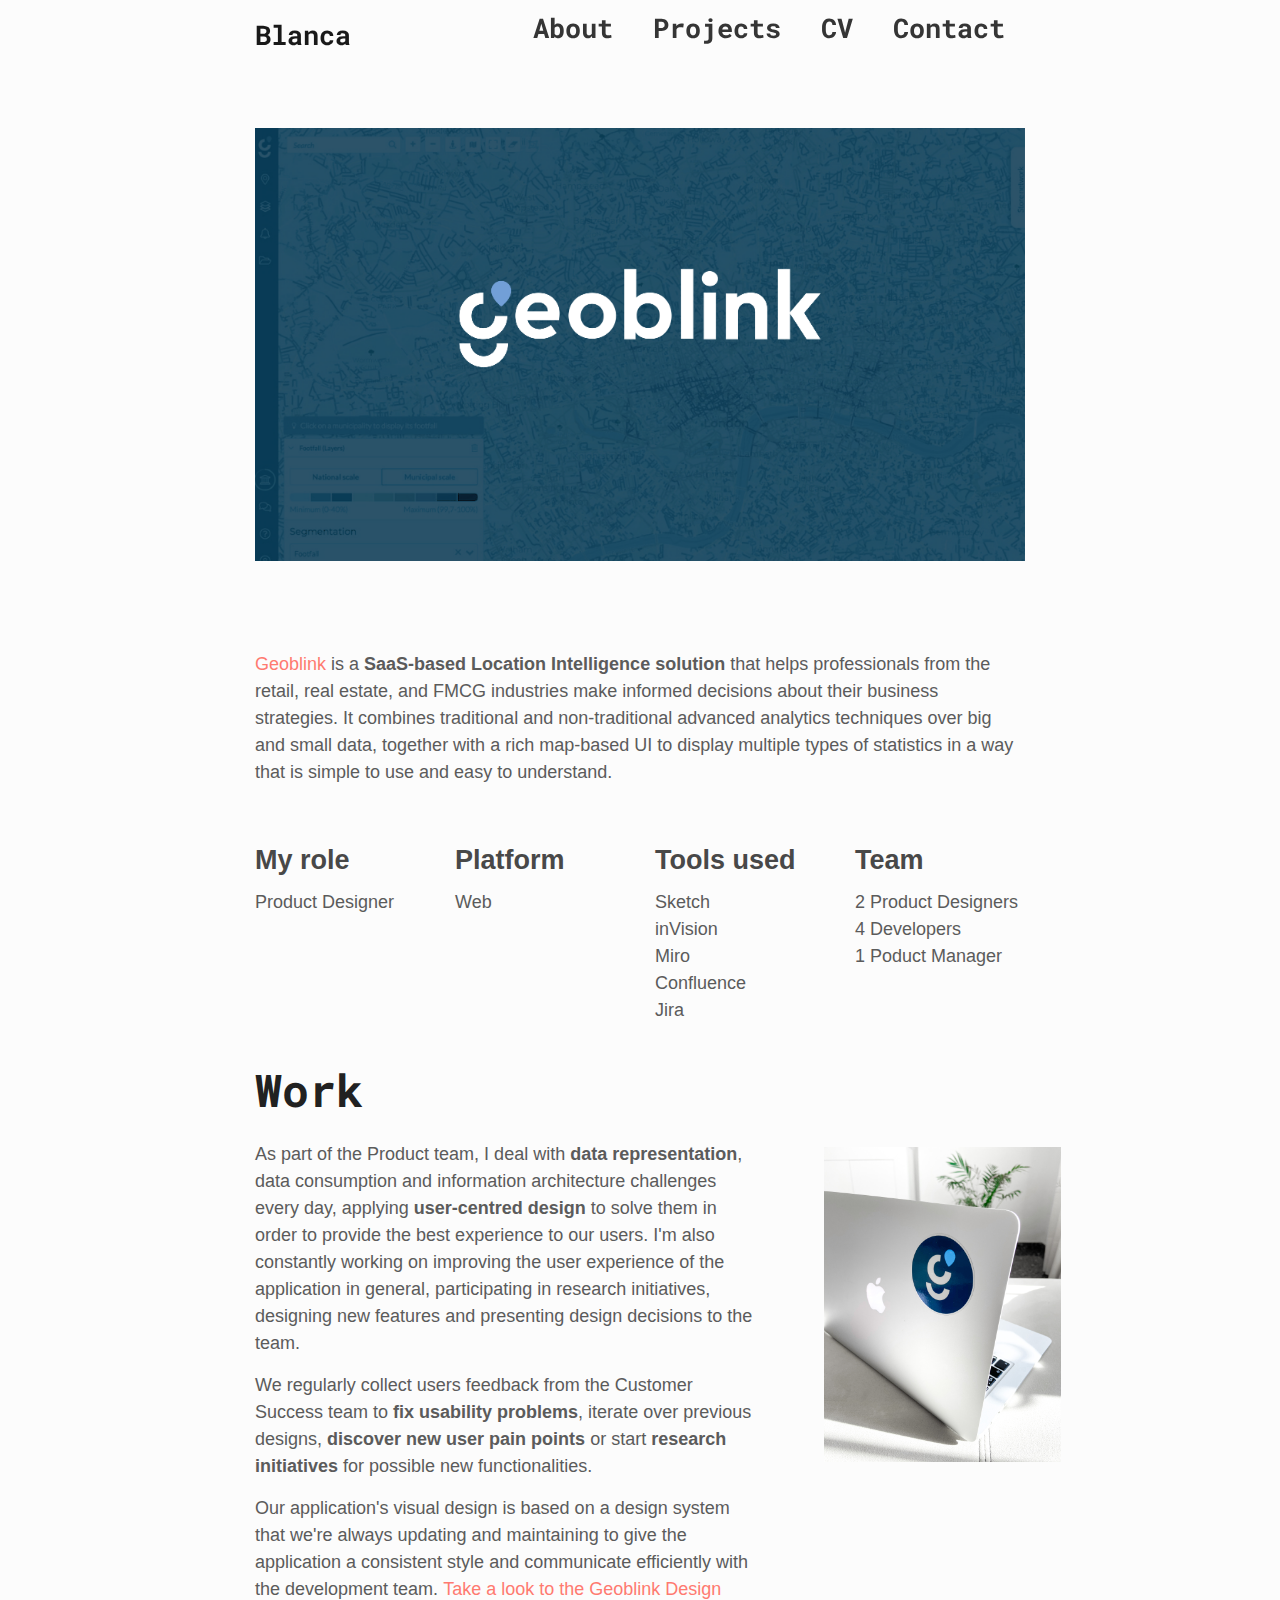
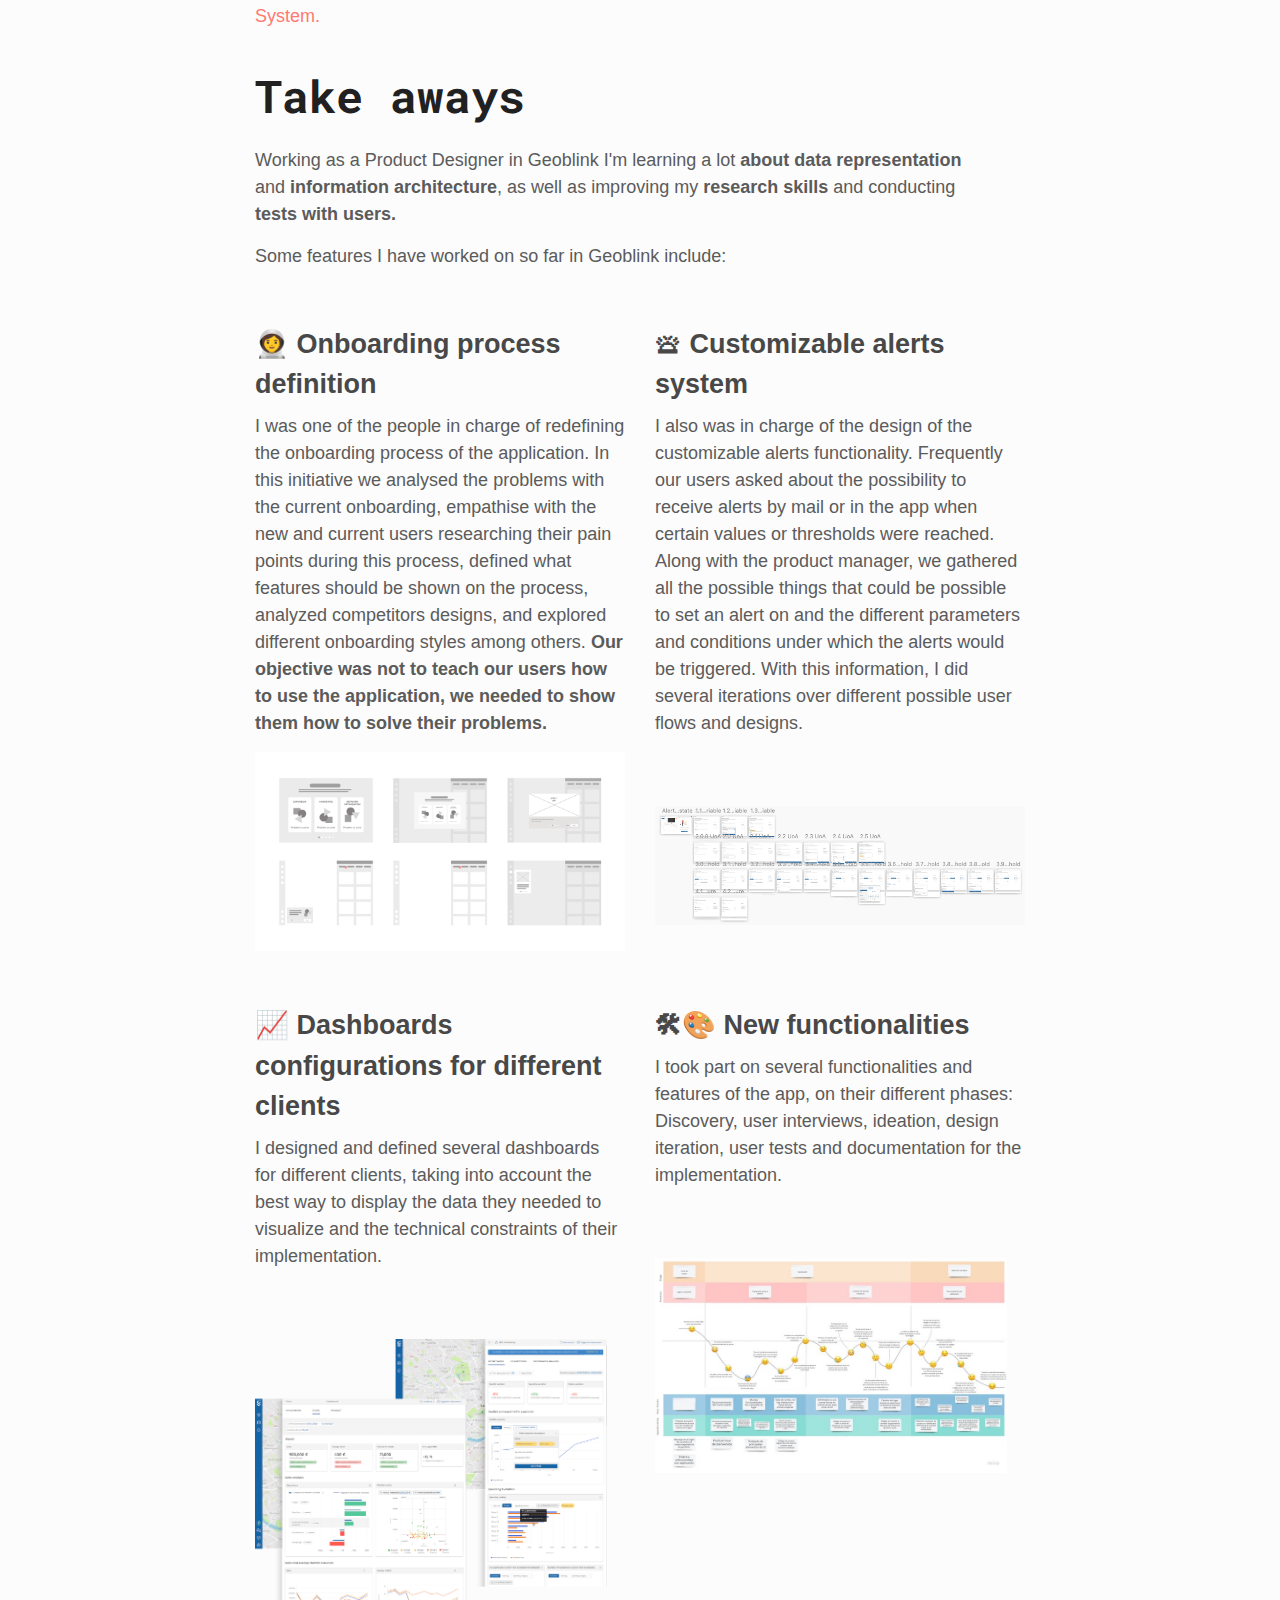
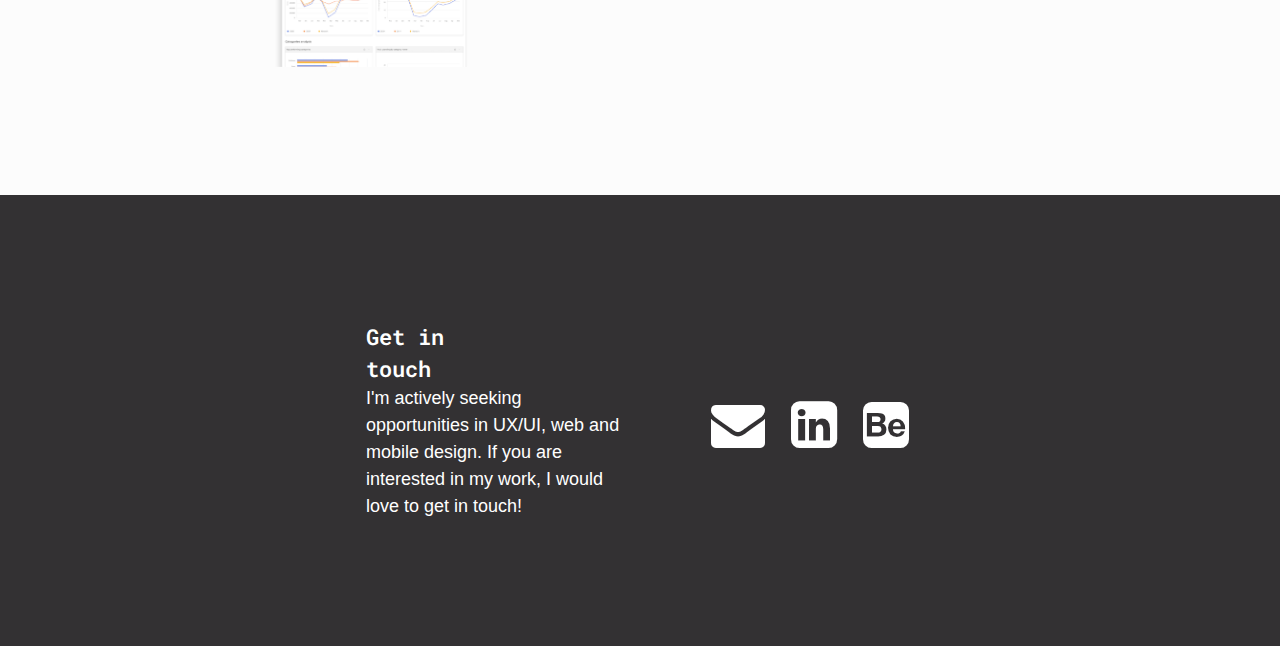
==== commit 7fbdddb0: "update images link geoblin" ====
--- a/geoblink.html
+++ b/geoblink.html
@@ -40,16 +40,16 @@
 
             <div class="collapse navbar-collapse" id="navbarNav">
                 <ul class="navbar-nav mx-auto">
-                    <li class="nav-item">
-                        <a href="index.html#about" class="nav-link"><span data-hover="About">About</span></a>
+                    <li class="nav-item" style="list-style:none">
+                        <a href="index.html#about" class="nav-link" style="list-style:none"><span data-hover="About">About</span></a>
                     </li>
-                    <li class="nav-item">
-                        <a href="index.html#project" class="nav-link"><span data-hover="Projects">Projects</span></a>
+                    <li class="nav-item" style="list-style:none">
+                        <a href="index.html#project" class="nav-link" style="list-style:none"><span data-hover="Projects">Projects</span></a>
                     </li>
-                    <li class="nav-item">
-                        <a href="images/undraw/BlancaMadorranCV2020-English.pdf" class="nav-link"><span data-hover="CV">CV</span></a>
+                    <li class="nav-item" style="list-style:none">
+                        <a href="https://www.linkedin.com/in/blancamaco/" class="nav-link"><span data-hover="CV">CV</span></a>
                     </li>
-                    <li class="nav-item">
+                    <li class="nav-item" style="list-style:none">
                         <a href="index.html#contact" class="nav-link"><span data-hover="Contact">Contact</span></a>
                     </li>
                 </ul>
@@ -162,7 +162,7 @@
                           <p>
                             I was one of the people in charge of redefining the onboarding process of the application. In this initiative we analysed the problems with the current onboarding, empathise with the new and current users researching their pain points during this process, defined what features should be shown on the process, analyzed competitors designs, and explored different onboarding styles among others. <strong>Our objective was not to teach our users how to use the application, we needed to show them how to solve their problems.</strong>
                           </p>
-                          <img src="images/geoblink/OnboardingWireframes.png" style=" width: 100%; h; height: auto;">
+                          <img src="images/Geoblink/OnboardingWireframes.png" style=" width: 100%; h; height: auto;">
                         </div>
                         <div class="col-lg-6 col-md-6 col-12">
                           <h4>
@@ -171,7 +171,7 @@
                           <p>
                              I also was in charge of the design of the customizable alerts functionality. Frequently our users asked about the possibility to receive alerts by mail or in the app when certain values or thresholds were reached. Along with the product manager, we gathered all the possible things that could be possible to set an alert on and the different parameters and conditions under which the alerts would be triggered. With this information, I did several iterations over different possible user flows and designs. </strong>
                           </p>
-                          <img src="images/geoblink/alerts.png" style=" width: 100%; padding-top: 3em; height: auto;">
+                          <img src="images/Geoblink/alerts.png" style=" width: 100%; padding-top: 3em; height: auto;">
                         </div>
 
 
@@ -182,7 +182,7 @@
                           <p>
                             I designed and defined several dashboards for different clients, taking into account the best way to display the data they needed to visualize and the technical constraints of their implementation.
                           </p>
-                          <img src="images/geoblink/dashboard3.png" style=" width: 95%; padding-top: 3em; height: auto;">
+                          <img src="images/Geoblink/dashboard3.png" style=" width: 95%; padding-top: 3em; height: auto;">
                         </div>
                         <div class="col-lg-6 col-md-6 col-12" style="margin-top: 3em;">
                           <h4>
@@ -191,7 +191,7 @@
                           <p>
                             I took part on several functionalities and features of the app, on their different phases: Discovery, user interviews, ideation, design iteration, user tests and documentation for the implementation.
                           </p>
-                          <img src="images/geoblink/UserFlow.JPG" style=" width: 95%; padding-top: 3em; height: auto;">
+                          <img src="images/Geoblink/UserFlow.JPG" style=" width: 95%; padding-top: 3em; height: auto;">
                         </div>
                         </div>
 
@@ -356,4 +356,4 @@
 </script>
 
   </body>
-</html>+</html>
--- a/css/circles.css
+++ b/css/circles.css
@@ -14,7 +14,7 @@
     padding: 100px 0;
 }
 .container {
-    max-width: 1170px;
+    max-width: 800px;
     margin: 0 auto;
 }
 .skill-part {
--- a/css/tooplate-style.css
+++ b/css/tooplate-style.css
@@ -10,10 +10,12 @@
 @import url("https://fonts.googleapis.com/css2?family=Roboto+Mono:ital,wght@0,100;0,300;0,400;0,500;0,600;0,700;1,400;1,500;1,600;1,700&display=swap");
 @import url("https://fonts.googleapis.com/css?family=Maven+Pro:400,700");
 body {
-  /*font-family: "Maven Pro", sans-serif;*/
-  font-family: 'Lato', sans-serif;
-  /*padding-top: 70px;*/
-  background-color: rgb(252, 252, 252);
+    /*font-family: "Maven Pro", sans-serif;*/
+    font-family: 'Lato', sans-serif;
+    font-size: 18px;
+    color: #5b5b5b;
+    /*padding-top: 70px;*/
+    background-color: rgb(252, 252, 252);
 }
 
 .full-screen {
@@ -30,12 +32,15 @@
 }
 
 ul {
-  margin: 0;
-  padding: 0;
-}
-ul li {
-  list-style: none;
-}
+    margin: 0;
+    padding: 0 0 0 20px;
+}
+
+    ul li {
+        list-style-type: disc; /* Use 'disc' for filled bullets or 'circle' for unfilled */
+        font-weight: normal; /* Set the font weight to normal */
+        padding: 0 0 8px 0px;
+    }
 
 
 
@@ -61,7 +66,7 @@
 
 p {
   font-size: 18px;
-  font-weight: 300;
+  font-weight: 500;
   color: #5b5b5b;
   margin-bottom: 15px;
 }
@@ -69,20 +74,22 @@
 h1, h2, h3, h4, h5, h6, {
   /*font-weight: bold;*/
   letter-spacing: -1px;
+  font-weight: 500;
+  color: #5b5b5b;
 }
 
 h1 {
   font-family: 'Roboto Mono', monospace;
   font-weight: bold;
   color: #212121;
-  font-size: 2.8em;
+  font-size: 2.5em;
   margin: 24px 0;
 }
 
 h2 {
   font-family: 'Roboto Mono', monospace;
   color: #353535;
-  font-size: 1.5em;
+  font-size: 1.2em;
   line-height: 1.5;
   font-weight: 300;
 }
@@ -126,11 +133,11 @@
 }*/
 
 h5 {
-  font-size: 1.2em;
-  font-weight: 300 !important;
-  line-height: 1.3;
-  color: #5b5b5b;
-  margin-bottom: 3px;
+    font-size: 1.2em;
+    font-weight: 700;
+    line-height: 1.3;
+    color: #484848;
+    margin-bottom: 3px;
 }
 
 h6 {
@@ -375,6 +382,8 @@
 
 }
 
+.
+
 
 
 .navbar-light .navbar-nav .nav-link:focus,
@@ -903,8 +912,13 @@
   margin-top: 0px;
 }
 
+
 /* content END */
 
+.margin-40 {
+    margin-top: 40px;
+    margin-bottom: 40px;
+}
 
 /* Colors background */
 .colors{
@@ -940,3 +954,6 @@
   100% {border-color: #ff00004f;}
 }
 
+.no-list {
+    list-style:none
+}